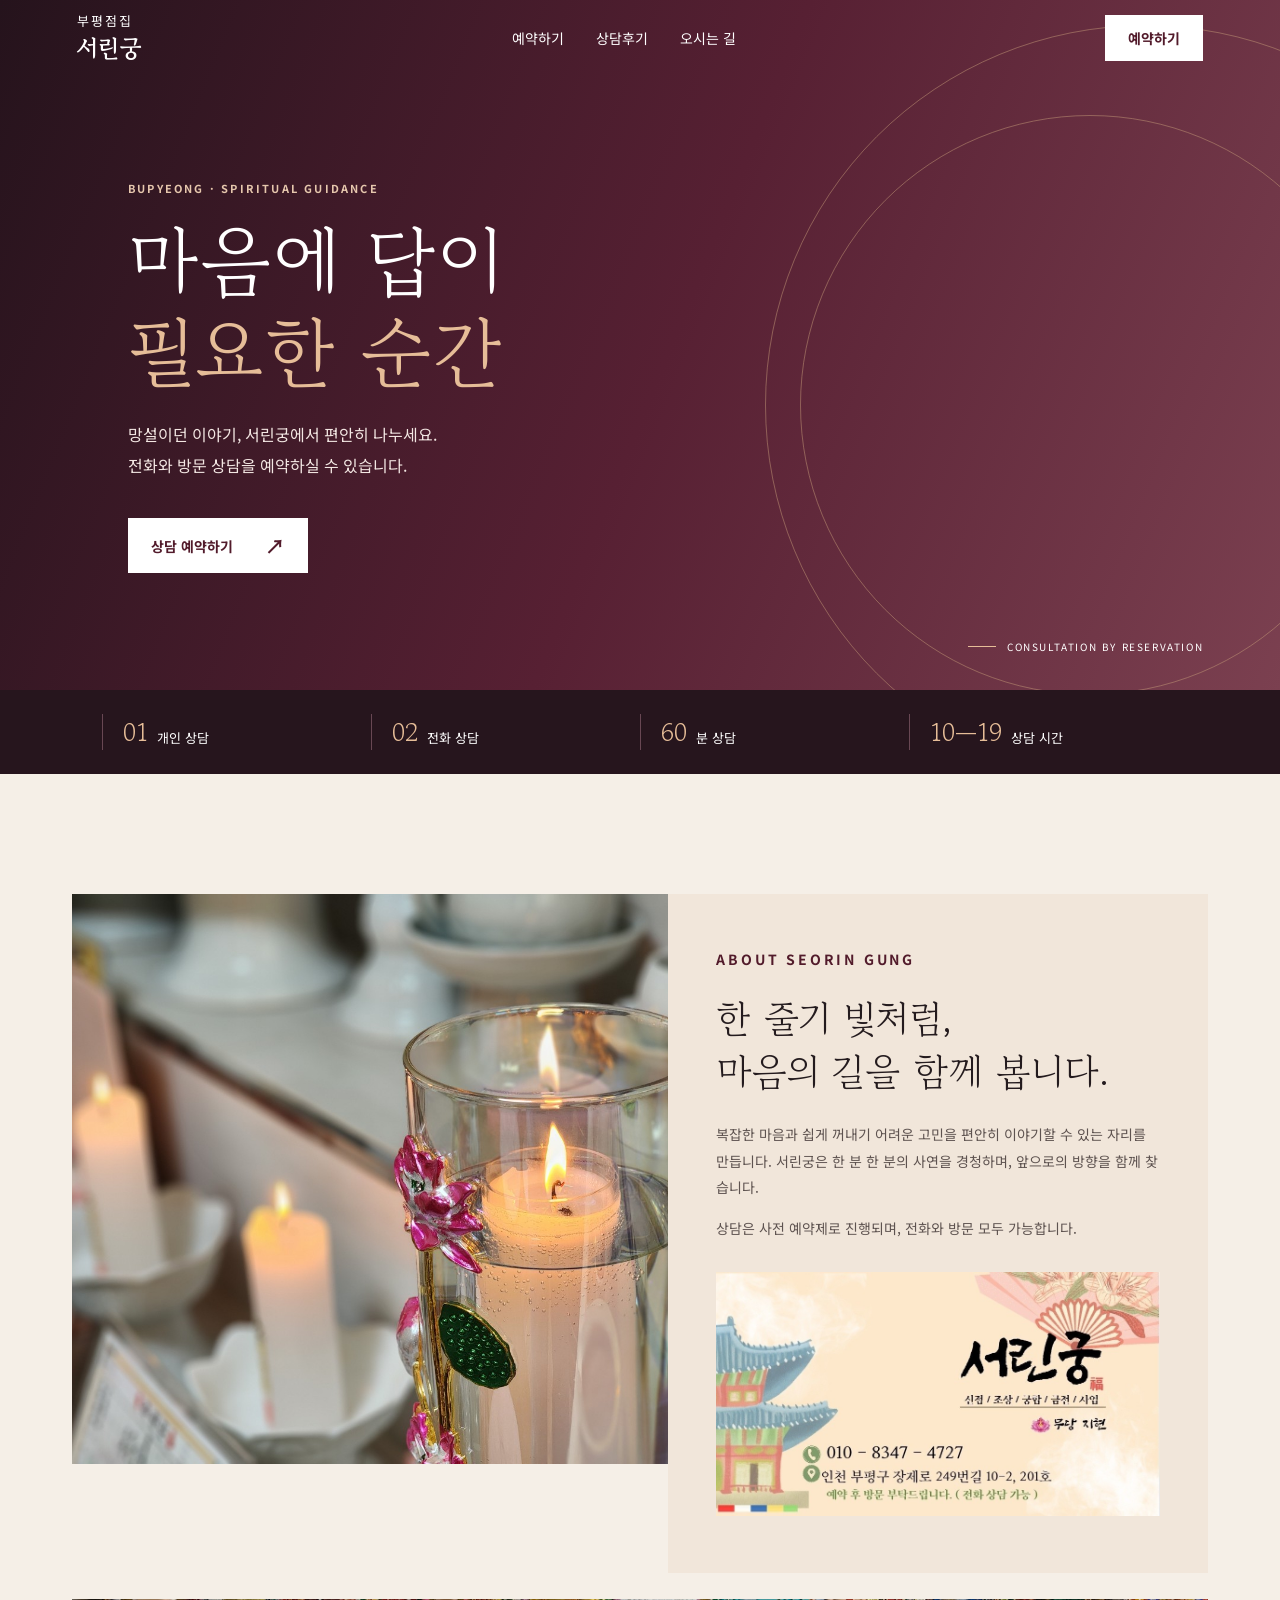
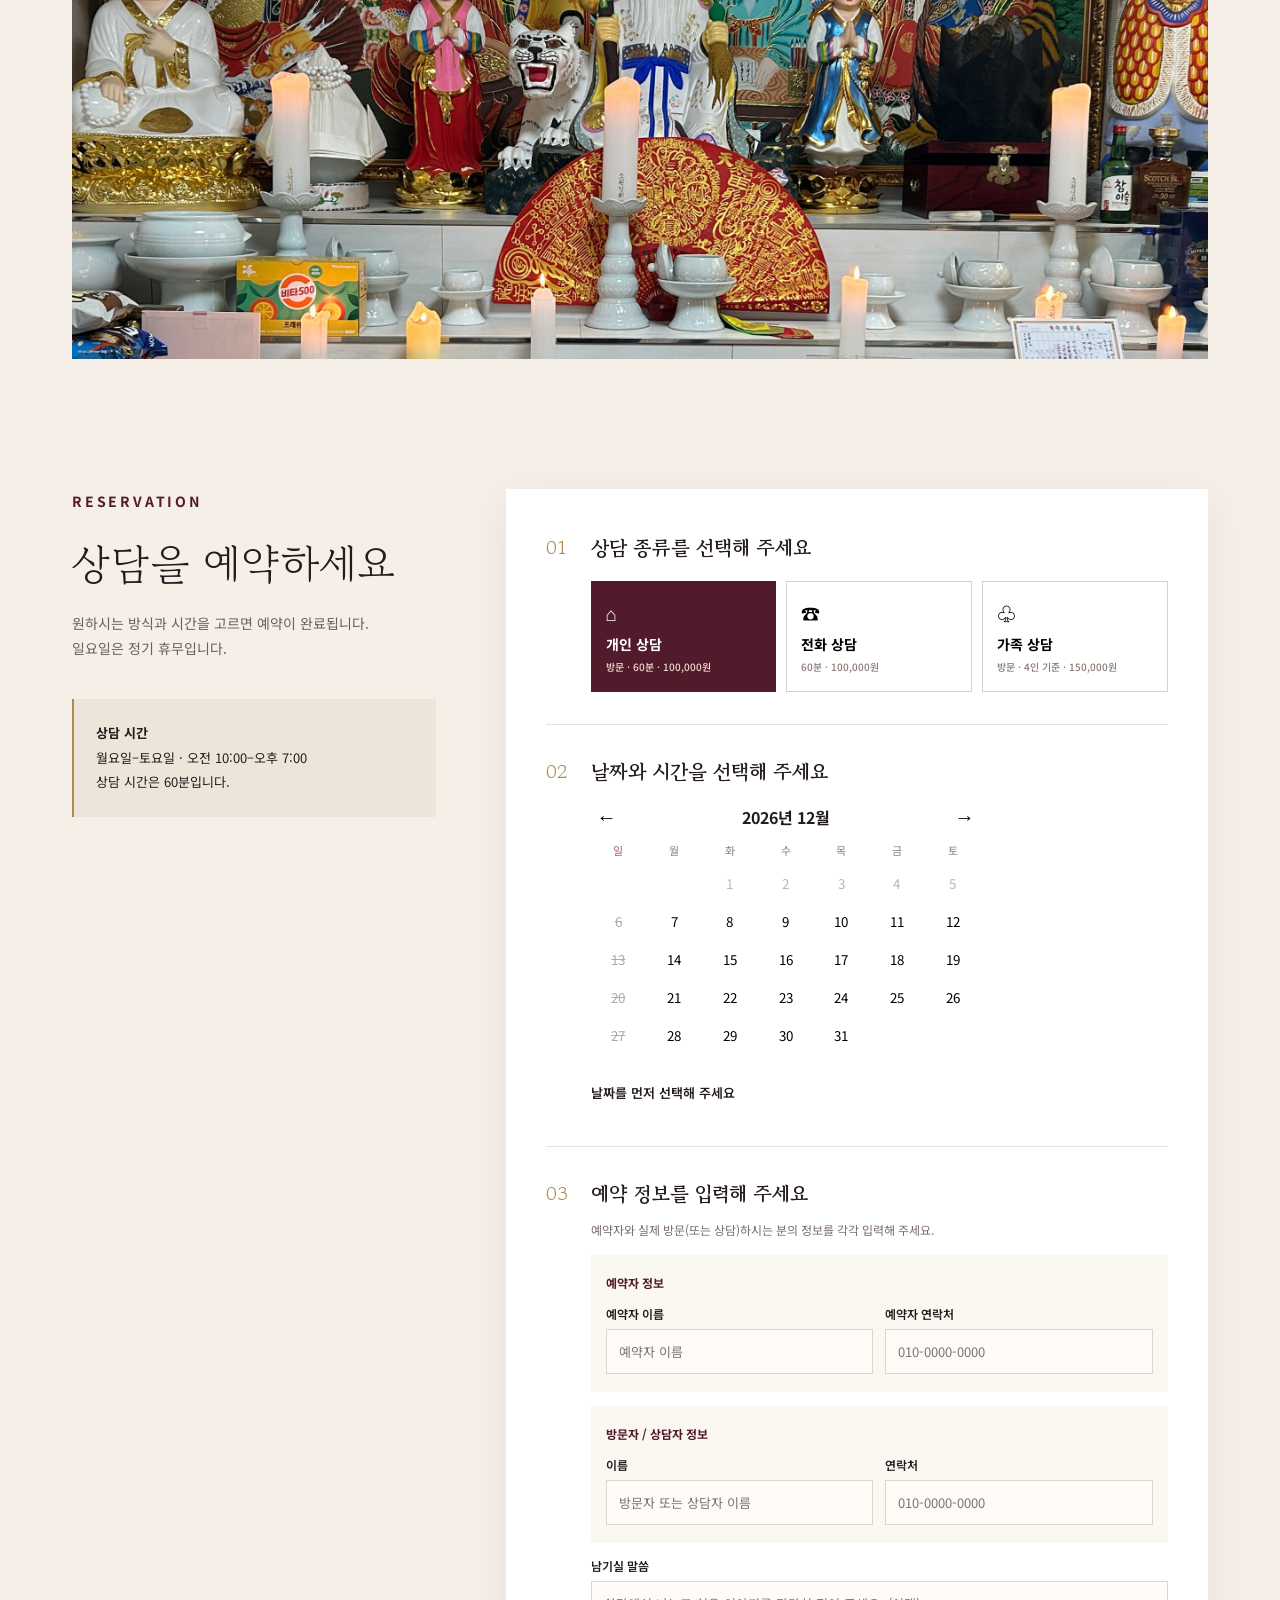
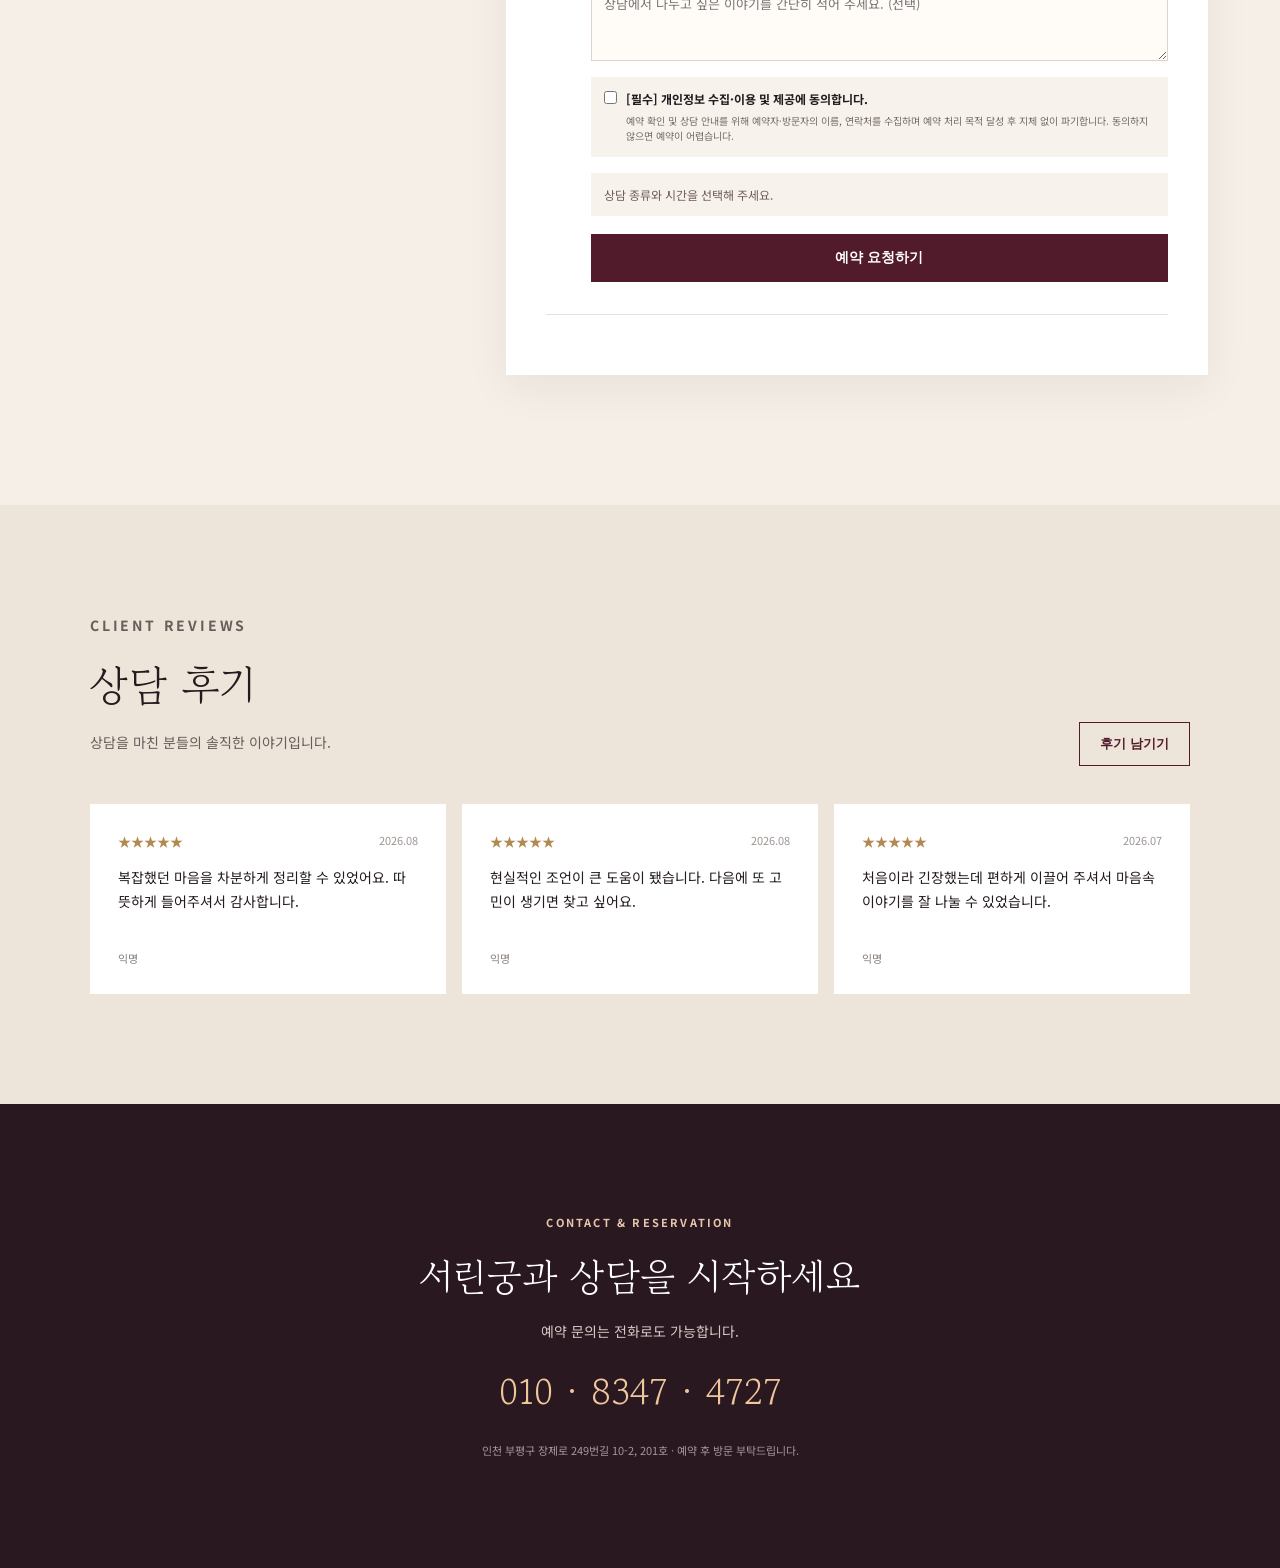
==== seoringung-booking/index.html @ 07edd98e "Add files via upload" ====
<!doctype html>
<html lang="ko">
  <head>
    <meta charset="UTF-8" />
    <meta name="viewport" content="width=device-width, initial-scale=1.0" />
    <meta name="description" content="부평점집 서린궁 전화·방문 상담 예약" />
    <title>부평점집 서린궁 | 상담 예약</title>
    <link rel="preconnect" href="https://fonts.googleapis.com" />
    <link rel="preconnect" href="https://fonts.gstatic.com" crossorigin />
    <link href="https://fonts.googleapis.com/css2?family=Gowun+Batang:wght@400;700&family=Noto+Sans+KR:wght@400;500;600;700&display=swap" rel="stylesheet" />
    <link rel="stylesheet" href="styles.css" />
  </head>
  <body>
    <header class="site-header">
      <a class="brand" href="#top"><span>부평점집</span> 서린궁</a>
      <nav aria-label="주요 메뉴"><a href="#reservation">예약하기</a><a href="#reviews">상담후기</a><a href="#contact">오시는 길</a></nav>
      <a class="header-cta" href="#reservation">예약하기</a>
    </header>

    <main id="top">
      <section class="hero">
        <div class="moon moon-one"></div><div class="moon moon-two"></div>
        <div class="hero-copy">
          <p class="eyebrow">BUPYEONG · SPIRITUAL GUIDANCE</p>
          <h1>마음에 답이<br /><em>필요한 순간</em></h1>
          <p class="hero-text">망설이던 이야기, 서린궁에서 편안히 나누세요.<br />전화와 방문 상담을 예약하실 수 있습니다.</p>
          <a class="primary-button" href="#reservation">상담 예약하기 <span>↗</span></a>
        </div>
        <div class="hero-note"><span></span> CONSULTATION BY RESERVATION</div>
      </section>

      <section class="info-strip" aria-label="상담 정보">
        <div><b>01</b><span>개인 상담</span></div><div><b>02</b><span>전화 상담</span></div><div><b>60</b><span>분 상담</span></div><div><b>10—19</b><span>상담 시간</span></div>
      </section>

      <section class="introduction" id="introduction">
        <div class="intro-image"><img src="candle.png" alt="서린궁 촛불" /></div>
        <div class="intro-copy"><p class="eyebrow dark">ABOUT SEORIN GUNG</p><h2>한 줄기 빛처럼,<br />마음의 길을 함께 봅니다.</h2><p>복잡한 마음과 쉽게 꺼내기 어려운 고민을 편안히 이야기할 수 있는 자리를 만듭니다. 서린궁은 한 분 한 분의 사연을 경청하며, 앞으로의 방향을 함께 찾습니다.</p><p>상담은 사전 예약제로 진행되며, 전화와 방문 모두 가능합니다.</p><img src="contact-card.png" alt="서린궁 연락처와 주소 안내" /></div>
        <img class="shrine-image" src="shrine.png" alt="서린궁 신당" />
      </section>

      <section class="reservation-section" id="reservation">
        <div class="section-intro">
          <p class="eyebrow dark">RESERVATION</p>
          <h2>상담을 예약하세요</h2>
          <p>원하시는 방식과 시간을 고르면 예약이 완료됩니다.<br />일요일은 정기 휴무입니다.</p>
          <aside><strong>상담 시간</strong><br />월요일–토요일 · 오전 10:00–오후 7:00<br />상담 시간은 60분입니다.</aside>
        </div>
        <div class="booking-card">
          <div class="booking-step"><span>01</span><div><h3>상담 종류를 선택해 주세요</h3><div class="type-options"><button class="type-option selected" data-type="개인 상담" data-price="100,000원"><span>⌂</span><b>개인 상담</b><small>방문 · 60분 · 100,000원</small></button><button class="type-option" data-type="전화 상담" data-price="100,000원"><span>☎</span><b>전화 상담</b><small>60분 · 100,000원</small></button><button class="type-option" data-type="가족 상담" data-price="150,000원"><span>♧</span><b>가족 상담</b><small>방문 · 4인 기준 · 150,000원</small></button></div></div></div>
          <div class="booking-step"><span>02</span><div class="date-area"><h3>날짜와 시간을 선택해 주세요</h3><div class="calendar-head"><button id="previous-month" aria-label="이전 달">←</button><strong id="month-label"></strong><button id="next-month" aria-label="다음 달">→</button></div><div class="weekdays"><span>일</span><span>월</span><span>화</span><span>수</span><span>목</span><span>금</span><span>토</span></div><div class="calendar" id="calendar"></div><div class="time-title" id="time-title">날짜를 먼저 선택해 주세요</div><div class="time-slots" id="time-slots"></div></div></div>
          <div class="booking-step"><span>03</span><form id="booking-form"><h3>예약 정보를 입력해 주세요</h3><p class="form-guide">예약자와 실제 방문(또는 상담)하시는 분의 정보를 각각 입력해 주세요.</p><div class="field-group"><strong>예약자 정보</strong><div class="field-row"><label>예약자 이름<input required name="bookerName" placeholder="예약자 이름" /></label><label>예약자 연락처<input required name="bookerPhone" inputmode="tel" placeholder="010-0000-0000" /></label></div></div><div class="field-group"><strong>방문자 / 상담자 정보</strong><div class="field-row"><label>이름<input required name="visitorName" placeholder="방문자 또는 상담자 이름" /></label><label>연락처<input required name="visitorPhone" inputmode="tel" placeholder="010-0000-0000" /></label></div></div><label>남기실 말씀 <textarea name="message" placeholder="상담에서 나누고 싶은 이야기를 간단히 적어 주세요. (선택)"></textarea></label><label class="consent"><input required type="checkbox" name="privacy" /><span><b>[필수] 개인정보 수집·이용 및 제공에 동의합니다.</b><small>예약 확인 및 상담 안내를 위해 예약자·방문자의 이름, 연락처를 수집하며 예약 처리 목적 달성 후 지체 없이 파기합니다. 동의하지 않으면 예약이 어렵습니다.</small></span></label><p class="selection-summary" id="selection-summary">상담 종류와 시간을 선택해 주세요.</p><button class="submit-button" type="submit">예약 요청하기</button></form></div>
        </div>
      </section>

      <section class="reviews-section" id="reviews">
        <div class="reviews-heading"><div><p class="eyebrow">CLIENT REVIEWS</p><h2>상담 후기</h2><p>상담을 마친 분들의 솔직한 이야기입니다.</p></div><button class="outline-button" id="open-review">후기 남기기</button></div>
        <div class="review-grid" id="review-grid">
          <article class="review-card"><div>★★★★★ <time>2026.08</time></div><p>복잡했던 마음을 차분하게 정리할 수 있었어요. 따뜻하게 들어주셔서 감사합니다.</p><small>익명</small></article>
          <article class="review-card"><div>★★★★★ <time>2026.08</time></div><p>현실적인 조언이 큰 도움이 됐습니다. 다음에 또 고민이 생기면 찾고 싶어요.</p><small>익명</small></article>
          <article class="review-card"><div>★★★★★ <time>2026.07</time></div><p>처음이라 긴장했는데 편하게 이끌어 주셔서 마음속 이야기를 잘 나눌 수 있었습니다.</p><small>익명</small></article>
        </div>
      </section>

      <section class="contact" id="contact"><p class="eyebrow">CONTACT & RESERVATION</p><h2>서린궁과 상담을 시작하세요</h2><p>예약 문의는 전화로도 가능합니다.</p><a href="tel:01083474727">010 · 8347 · 4727</a><small>인천 부평구 장제로 249번길 10-2, 201호 · 예약 후 방문 부탁드립니다.</small></section>
    </main>
    <a class="mobile-cta" href="#reservation">상담 예약하기</a>

    <dialog id="review-dialog"><form method="dialog" id="review-form"><button class="close" value="cancel" aria-label="닫기">×</button><p class="eyebrow dark">WRITE A REVIEW</p><h2>상담 후기 남기기</h2><label>별점<select name="rating"><option value="★★★★★">★★★★★</option><option value="★★★★☆">★★★★☆</option><option value="★★★☆☆">★★★☆☆</option></select></label><label>후기<textarea name="content" required placeholder="상담 후기를 남겨 주세요."></textarea></label><label>이름 또는 닉네임<input name="author" placeholder="익명" /></label><button class="submit-button" value="submit">등록하기</button></form></dialog>
    <dialog id="success-dialog"><div class="success"><span>✦</span><h2>예약 요청을 받았습니다</h2><p id="success-copy"></p><button class="submit-button" id="close-success">확인</button></div></dialog>
    <script src="app.js"></script>
  </body>
</html>
---- seoringung-booking/styles.css ----
:root{--ink:#241b1e;--wine:#521b2b;--paper:#f5efe7;--gold:#b28a51}*{box-sizing:border-box}html{scroll-behavior:smooth}body{margin:0;color:var(--ink);background:var(--paper);font-family:'Noto Sans KR',sans-serif}.site-header{height:76px;padding:0 6vw;display:flex;align-items:center;justify-content:space-between;position:absolute;z-index:2;top:0;width:100%;color:#fff}.brand{font:700 24px 'Gowun Batang',serif;color:inherit;text-decoration:none}.brand span{font:400 13px 'Noto Sans KR',sans-serif;display:block;letter-spacing:.15em}.site-header nav{display:flex;gap:32px}.site-header nav a{color:inherit;text-decoration:none;font-size:14px}.header-cta,.primary-button,.submit-button{background:#fff;color:var(--wine);padding:13px 23px;text-decoration:none;border:0;font-weight:700;font-size:14px;cursor:pointer}.hero{min-height:690px;padding:180px 10vw 70px;color:#fff;background:linear-gradient(112deg,#25131c,#572033 52%,#7b4050);position:relative;overflow:hidden}.moon{position:absolute;border-radius:50%;border:1px solid #c49a78;opacity:.5}.moon-one{width:580px;height:580px;right:-100px;top:115px}.moon-two{width:760px;height:760px;right:-245px;top:25px}.hero-copy{position:relative;z-index:1}.eyebrow{font-size:11px;font-weight:700;letter-spacing:.2em;margin:0 0 18px;color:#e6c7ad}.eyebrow.dark{color:var(--wine)}h1,h2,h3{font-family:'Gowun Batang',serif}h1{font-size:clamp(48px,6vw,86px);line-height:1.18;margin:0 0 24px;font-weight:400}h1 em{font-style:normal;color:#e6bd98}.hero-text{line-height:1.9;font-size:16px;color:#f3e7e3;margin-bottom:38px}.primary-button{display:inline-flex;gap:32px;align-items:center}.primary-button span{font-size:20px}.hero-note{position:absolute;bottom:36px;right:6vw;font-size:10px;letter-spacing:.16em;display:flex;gap:11px;align-items:center}.hero-note span{width:28px;height:1px;background:#e6bd98}.info-strip{background:#26151d;padding:24px 8vw;display:grid;grid-template-columns:repeat(4,1fr);color:#fff}.info-strip div{border-left:1px solid #684753;padding-left:20px}.info-strip b{color:#e6bd98;font:400 25px 'Gowun Batang',serif;margin-right:9px}.info-strip span{font-size:13px}.introduction{display:grid;grid-template-columns:1.05fr .95fr;max-width:1200px;margin:auto;padding:120px 32px 0}.intro-image{height:570px;overflow:hidden}.intro-image img{width:100%;height:100%;object-fit:cover}.intro-copy{padding:52px 48px;background:#f1e6da}.intro-copy h2{font-size:38px;line-height:1.4;font-weight:400;margin:0 0 24px}.intro-copy>p{font-size:14px;line-height:1.9;color:#5e5350}.intro-copy img{width:100%;margin-top:17px}.shrine-image{grid-column:1/-1;width:100%;height:360px;object-fit:cover;object-position:center 41%;margin-top:26px}.reservation-section{max-width:1200px;margin:auto;padding:130px 32px;display:grid;grid-template-columns:32% 1fr;gap:70px}.section-intro h2,.reviews-heading h2,.contact h2{font-size:42px;margin:0 0 18px;font-weight:400}.section-intro>p{color:#6a6060;font-size:14px;line-height:1.8}.section-intro aside{margin-top:38px;padding:22px;border-left:2px solid var(--gold);background:#ede5da;font-size:13px;line-height:1.9}.booking-card{background:#fff;padding:36px 40px;box-shadow:0 12px 42px #3d1d2810}.booking-step{display:grid;grid-template-columns:45px 1fr;padding:8px 0 32px;border-bottom:1px solid #e9e2dc;margin-bottom:24px}.booking-step>span{color:var(--gold);font:400 20px 'Gowun Batang',serif}.booking-step h3{font-size:20px;margin:0 0 19px;font-weight:700}.type-options{display:grid;grid-template-columns:repeat(3,1fr);gap:10px}.type-option{padding:17px 14px;border:1px solid #d8d0c9;background:#fff;cursor:pointer;font:500 14px 'Noto Sans KR',sans-serif;text-align:left}.type-option span,.type-option b,.type-option small{display:block}.type-option span{margin-bottom:8px;font-size:19px}.type-option small{font-size:10px;color:#8a7b75;margin-top:5px}.type-option.selected{background:var(--wine);border-color:var(--wine);color:#fff}.type-option.selected small{color:#f1ddd2}.calendar-head{display:flex;align-items:center;justify-content:space-between;max-width:390px;margin:0 0 12px}.calendar-head button{border:0;background:transparent;font-size:20px;cursor:pointer}.weekdays,.calendar{max-width:390px;display:grid;grid-template-columns:repeat(7,1fr);text-align:center}.weekdays{font-size:11px;color:#8a817c;margin-bottom:7px}.weekdays span:first-child{color:#ad5a59}.calendar button{border:0;background:transparent;height:38px;cursor:pointer;border-radius:50%;font-family:inherit}.calendar button:hover:not(:disabled){background:#f2e6e0}.calendar button.selected{background:var(--wine);color:#fff}.calendar button.sunday{color:#b1a9a4;text-decoration:line-through}.calendar button:disabled{cursor:not-allowed}.time-title{margin:28px 0 12px;font-size:13px;font-weight:600}.time-slots{display:flex;flex-wrap:wrap;gap:8px}.time-slots button{padding:9px 13px;background:#fff;border:1px solid #dfd8d3;font:400 12px 'Noto Sans KR',sans-serif;cursor:pointer}.time-slots button.selected{color:#fff;background:var(--wine);border-color:var(--wine)}.time-slots button:disabled{color:#bbb;background:#f4f2f0;text-decoration:line-through;cursor:not-allowed}form label{display:block;font-size:12px;font-weight:600;margin:0 0 16px}.form-guide{font-size:12px;color:#796d67;margin:-6px 0 17px}.field-group{padding:14px 15px 2px;background:#fbf7f1;margin-bottom:14px}.field-group>strong{font-size:12px;color:var(--wine)}.field-row{display:grid;grid-template-columns:1fr 1fr;gap:12px;margin-top:12px}input,textarea,select{display:block;width:100%;margin-top:7px;border:1px solid #ddd4ce;background:#fffcf8;padding:12px;font:400 13px 'Noto Sans KR',sans-serif}textarea{height:80px;resize:vertical}.consent{display:flex;gap:9px;align-items:start;padding:13px;background:#f7f2ec}.consent input{width:16px;margin:1px 0 0}.consent b,.consent small{display:block}.consent small{font-weight:400;line-height:1.55;color:#766b66;margin-top:6px;font-size:10px}.selection-summary{padding:13px;background:#f7f2ec;font-size:12px;color:#705d5e}.submit-button{background:var(--wine);color:#fff;width:100%;margin-top:6px;padding:15px}.reviews-section{background:#eee5da;padding:110px max(6vw,32px)}.reviews-heading{max-width:1100px;margin:auto;display:flex;justify-content:space-between;align-items:end}.reviews-heading p{font-size:14px;color:#655e5a}.outline-button{border:1px solid var(--wine);color:var(--wine);background:transparent;padding:12px 20px;cursor:pointer;font-weight:600}.review-grid{max-width:1100px;margin:38px auto 0;display:grid;grid-template-columns:repeat(3,1fr);gap:16px}.review-card{background:#fff;padding:28px;min-height:190px;display:flex;flex-direction:column}.review-card div{font-size:13px;color:var(--gold)}.review-card time{float:right;color:#9c9692;font-size:11px}.review-card p{line-height:1.75;font-size:14px;flex:1}.review-card small{font-size:11px;color:#887e79}.contact{text-align:center;background:#2a1820;color:#fff;padding:110px 20px}.contact h2{font-size:38px}.contact>p:not(.eyebrow){color:#d7c8c6;font-size:14px}.contact>a{color:#f0c79d;text-decoration:none;font:400 35px 'Gowun Batang',serif;display:block;margin:25px}.contact small{display:block;color:#a89499;font-size:11px}.mobile-cta{display:none}dialog{border:0;padding:0;max-width:480px;width:calc(100% - 32px);box-shadow:0 16px 70px #0005}dialog::backdrop{background:#1d0e16aa}dialog form{padding:38px;position:relative}.close{position:absolute;right:16px;top:12px;border:0;background:transparent;font-size:28px;cursor:pointer}.success{padding:44px;text-align:center}.success span{font-size:35px;color:var(--gold)}.success h2{font-size:27px}.success p{font-size:14px;line-height:1.8;color:#665d5a}@media(max-width:760px){.site-header{height:62px;padding:0 20px}.site-header nav,.header-cta{display:none}.brand{font-size:20px}.hero{min-height:600px;padding:155px 28px 75px}.moon-one{width:420px;height:420px;right:-180px;top:150px}.moon-two{width:520px;height:520px;right:-260px;top:95px}.hero-note{left:28px;right:auto}.info-strip{grid-template-columns:1fr 1fr;gap:16px;padding:20px 28px}.info-strip div{padding-left:11px}.info-strip b{font-size:19px}.introduction{display:block;padding:76px 20px 0}.intro-image{height:420px}.intro-copy{padding:38px 25px}.intro-copy h2{font-size:30px}.shrine-image{height:250px;margin-top:15px}.reservation-section{padding:80px 20px;display:block}.section-intro{margin-bottom:38px}.section-intro h2,.reviews-heading h2{font-size:34px}.booking-card{padding:27px 18px}.booking-step{grid-template-columns:31px 1fr}.type-options{grid-template-columns:1fr}.field-row{grid-template-columns:1fr}.review-grid{grid-template-columns:1fr}.review-card{min-height:150px}.reviews-section{padding:75px 20px}.reviews-heading{align-items:start;gap:15px}.outline-button{white-space:nowrap}.contact{padding:80px 20px 105px}.contact h2{font-size:32px}.contact>a{font-size:27px}.mobile-cta{display:block;position:fixed;z-index:3;bottom:14px;left:14px;right:14px;text-align:center;background:var(--wine);color:#fff;text-decoration:none;padding:16px;box-shadow:0 8px 25px #30101b44;font-weight:700}.weekdays,.calendar{max-width:none}}
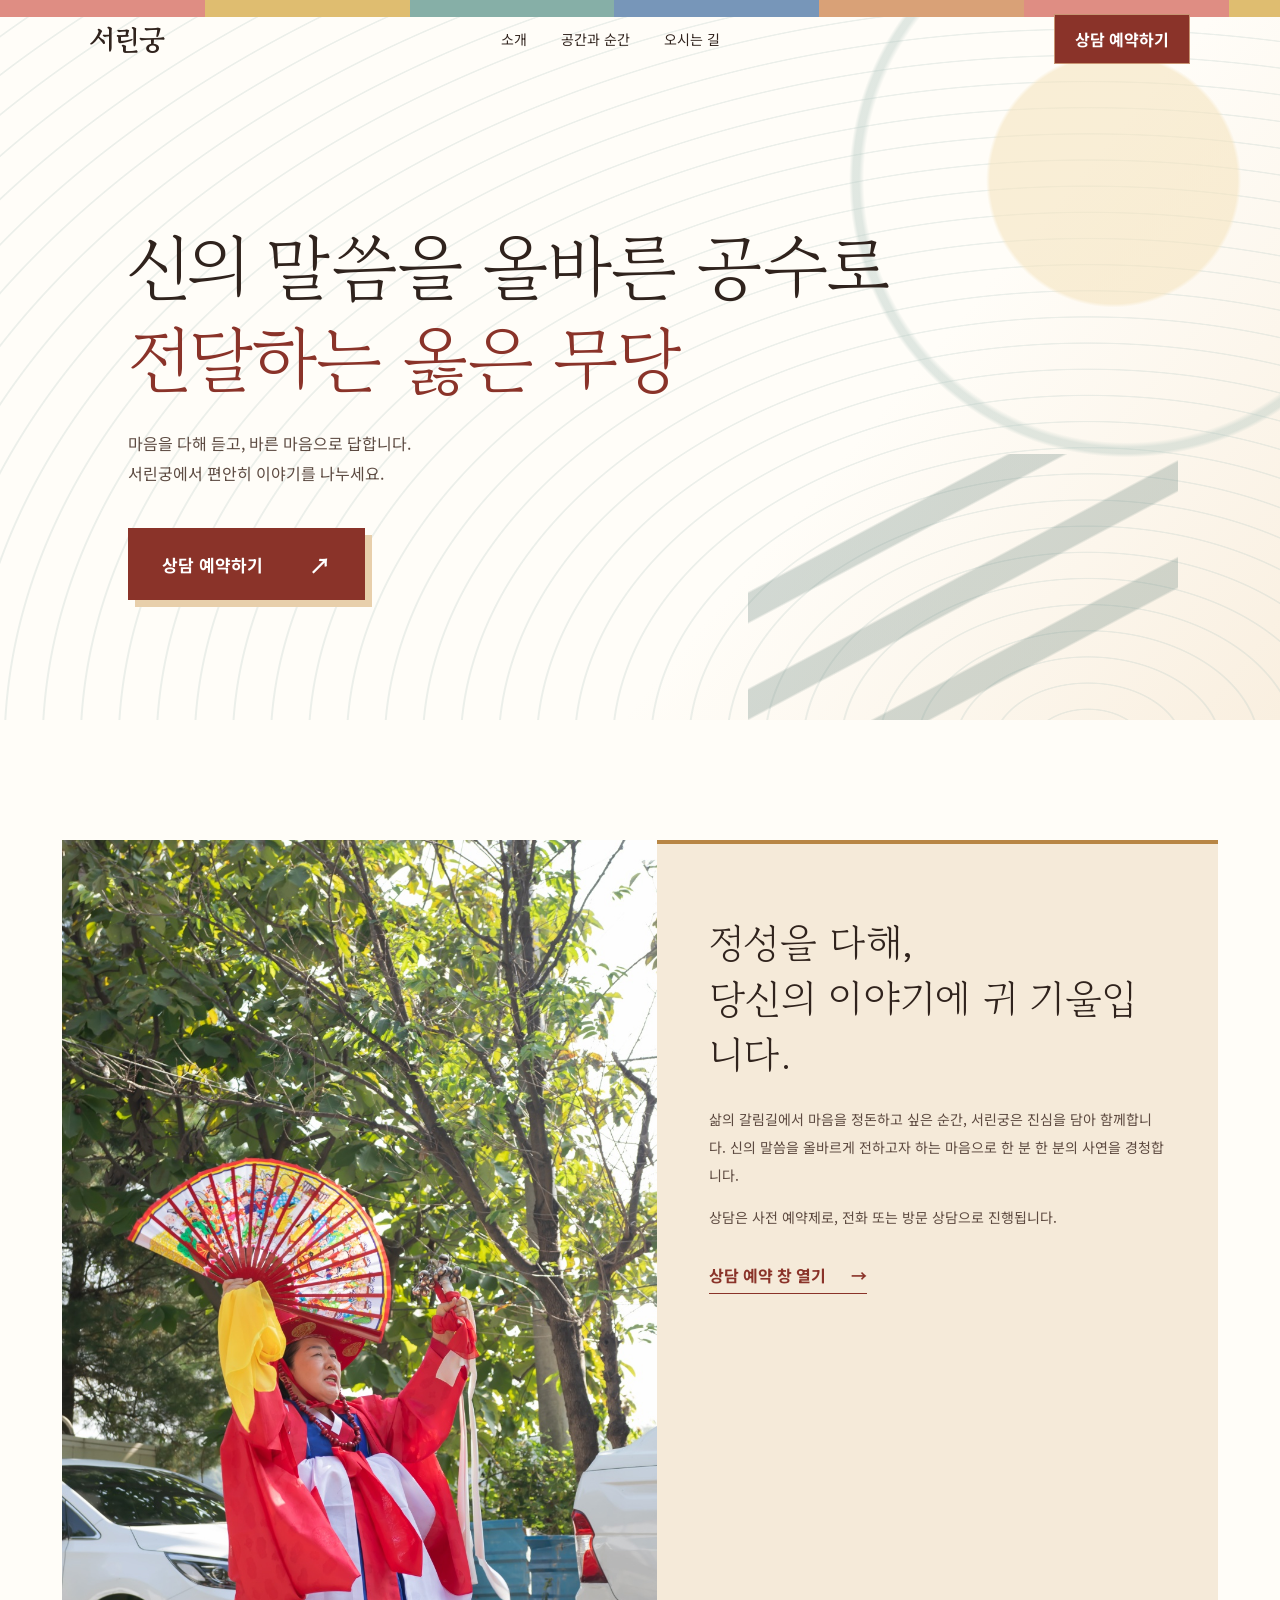
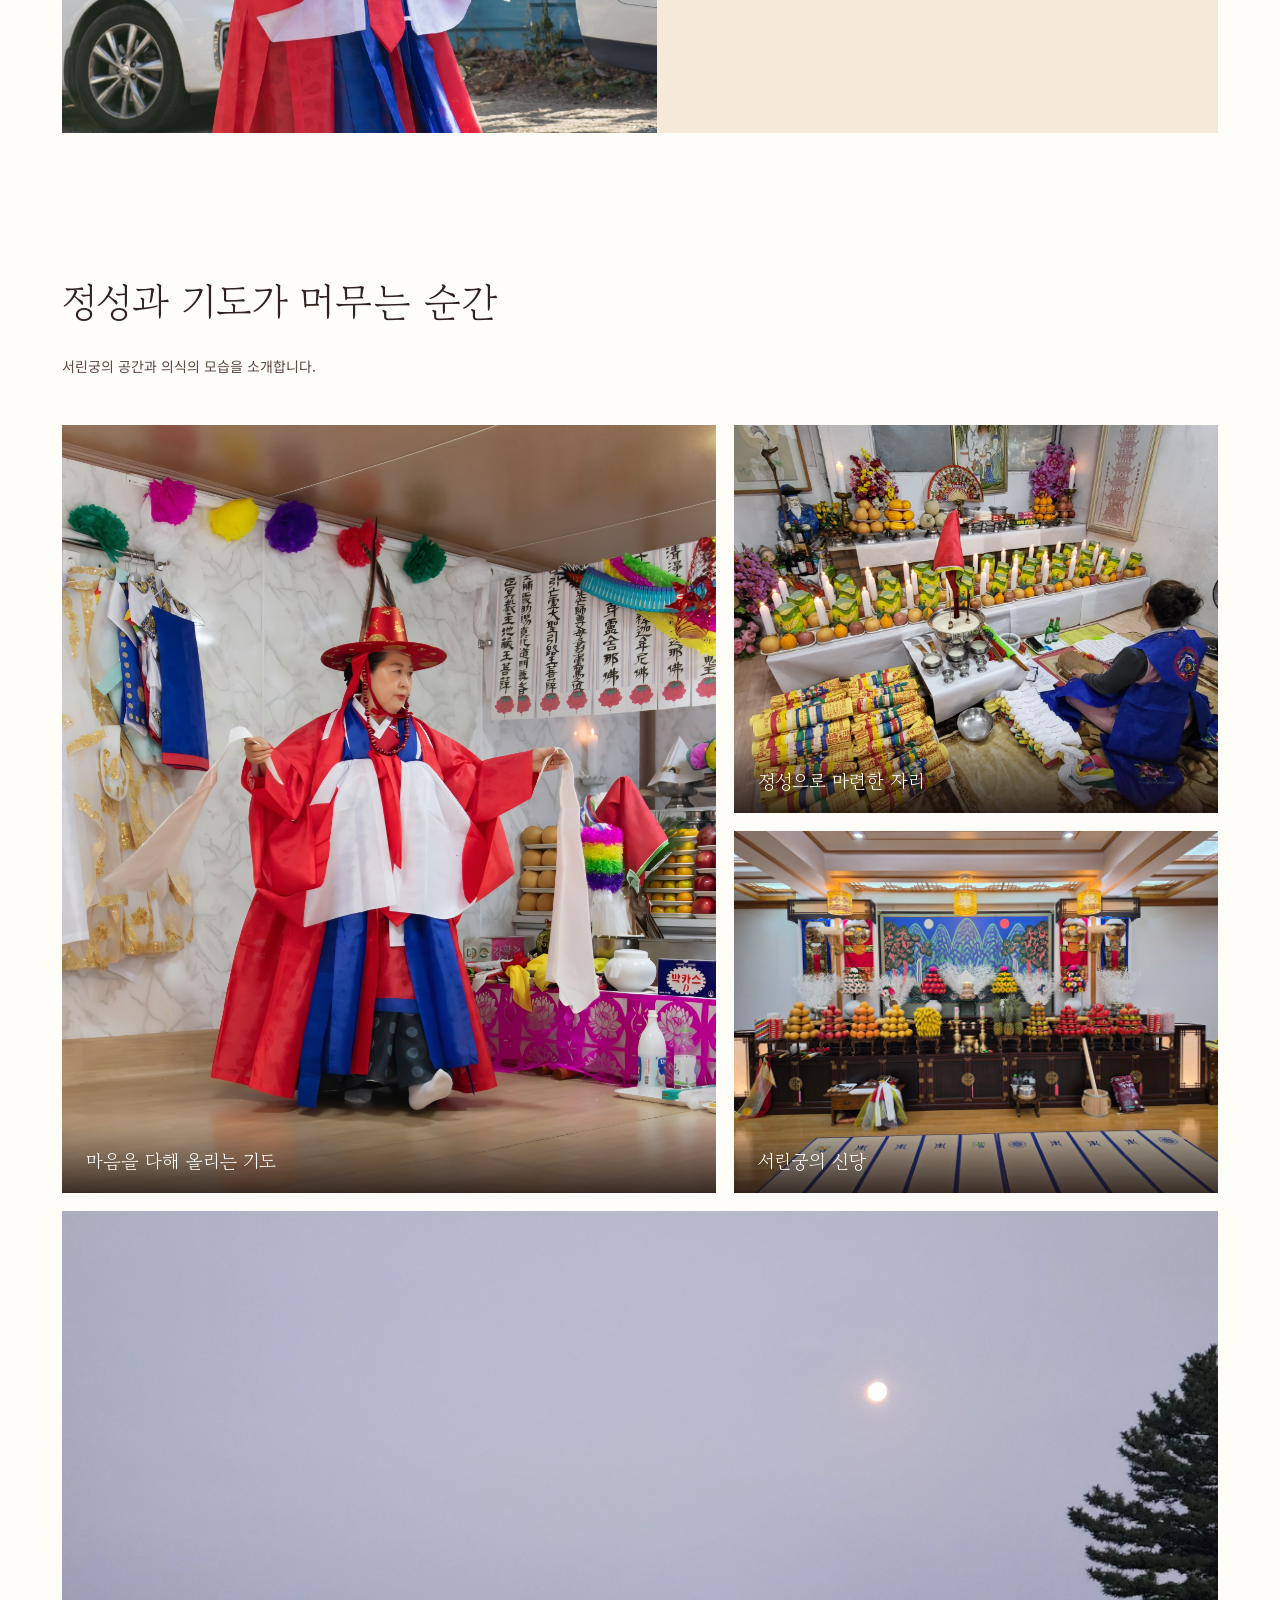
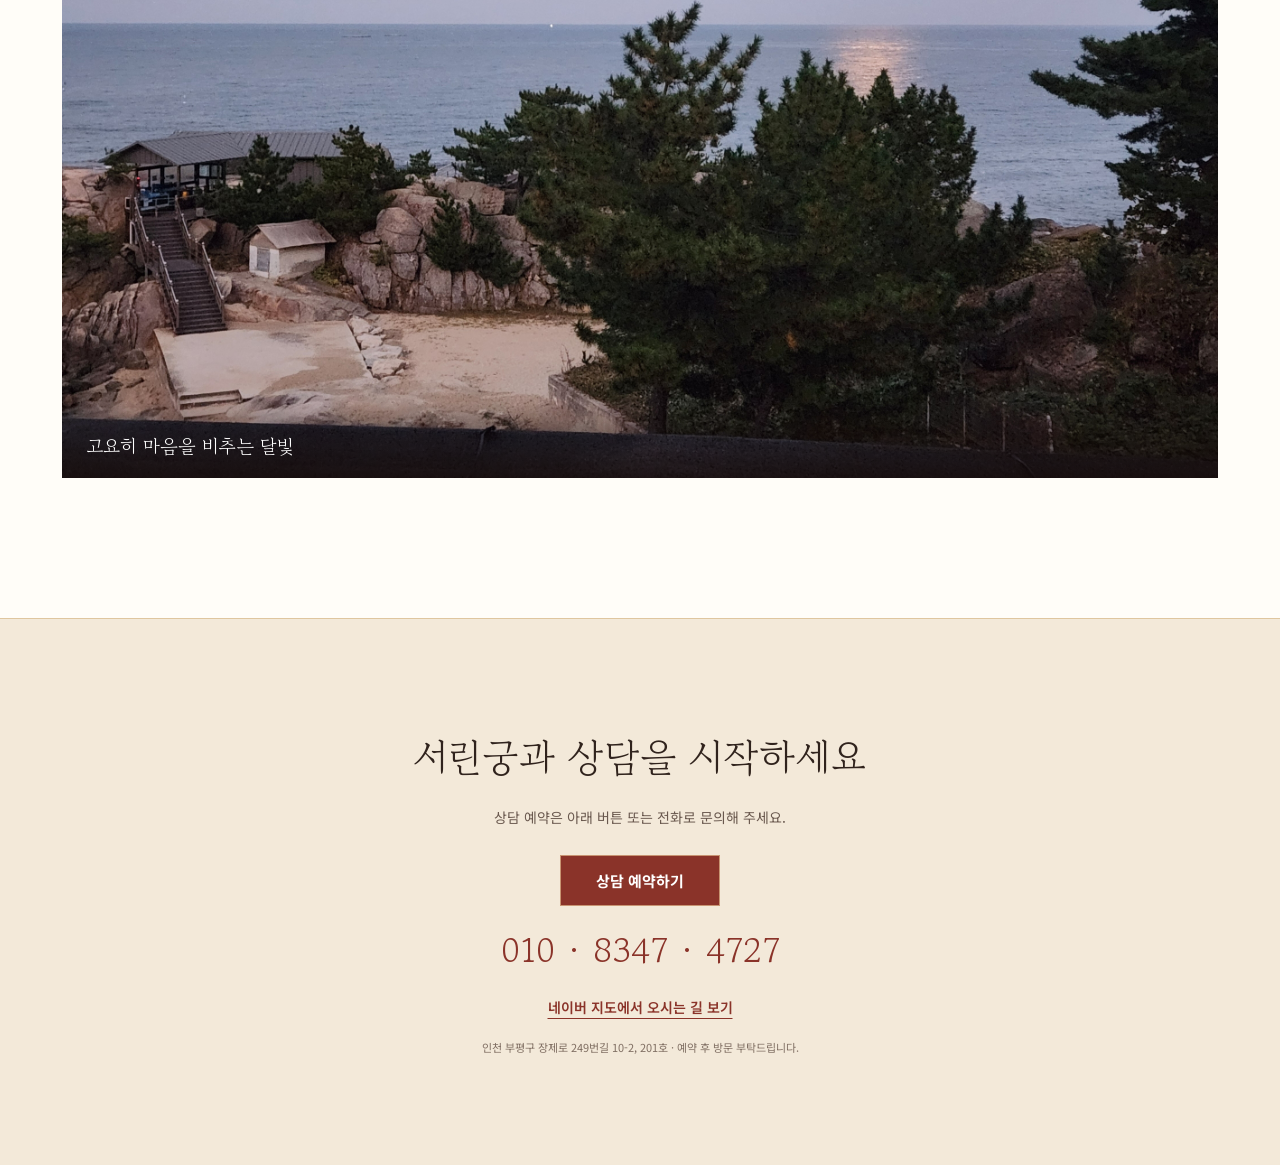
==== commit 85c436a1: "Update Seoringung website design and booking page" ====
--- a/seoringung-booking/index.html
+++ b/seoringung-booking/index.html
@@ -3,71 +3,34 @@
   <head>
     <meta charset="UTF-8" />
     <meta name="viewport" content="width=device-width, initial-scale=1.0" />
-    <meta name="description" content="부평점집 서린궁 전화·방문 상담 예약" />
-    <title>부평점집 서린궁 | 상담 예약</title>
+    <meta name="description" content="서린궁 상담 안내 및 예약" />
+    <title>서린궁 | 상담 예약</title>
     <link rel="preconnect" href="https://fonts.googleapis.com" />
     <link rel="preconnect" href="https://fonts.gstatic.com" crossorigin />
     <link href="https://fonts.googleapis.com/css2?family=Gowun+Batang:wght@400;700&family=Noto+Sans+KR:wght@400;500;600;700&display=swap" rel="stylesheet" />
     <link rel="stylesheet" href="styles.css" />
   </head>
-  <body>
+  <body class="home-page">
     <header class="site-header">
-      <a class="brand" href="#top"><span>부평점집</span> 서린궁</a>
-      <nav aria-label="주요 메뉴"><a href="#reservation">예약하기</a><a href="#reviews">상담후기</a><a href="#contact">오시는 길</a></nav>
-      <a class="header-cta" href="#reservation">예약하기</a>
+      <a class="brand" href="#top">서린궁</a>
+      <nav aria-label="주요 메뉴"><a href="#about">소개</a><a href="#gallery">공간과 순간</a><a href="#contact">오시는 길</a></nav>
+      <a class="header-cta" href="booking.html" target="_blank" rel="noopener">상담 예약하기</a>
     </header>
-
     <main id="top">
       <section class="hero">
-        <div class="moon moon-one"></div><div class="moon moon-two"></div>
-        <div class="hero-copy">
-          <p class="eyebrow">BUPYEONG · SPIRITUAL GUIDANCE</p>
-          <h1>마음에 답이<br /><em>필요한 순간</em></h1>
-          <p class="hero-text">망설이던 이야기, 서린궁에서 편안히 나누세요.<br />전화와 방문 상담을 예약하실 수 있습니다.</p>
-          <a class="primary-button" href="#reservation">상담 예약하기 <span>↗</span></a>
-        </div>
-        <div class="hero-note"><span></span> CONSULTATION BY RESERVATION</div>
+        <div class="dancheong dancheong-one"></div>
+        <div class="hero-copy"><h1>신의 말씀을 올바른 공수로<br /><em>전달하는 옳은 무당</em></h1><p class="hero-text">마음을 다해 듣고, 바른 마음으로 답합니다.<br />서린궁에서 편안히 이야기를 나누세요.</p><a class="primary-button" href="booking.html" target="_blank" rel="noopener">상담 예약하기 <span>↗</span></a></div>
       </section>
-
-      <section class="info-strip" aria-label="상담 정보">
-        <div><b>01</b><span>개인 상담</span></div><div><b>02</b><span>전화 상담</span></div><div><b>60</b><span>분 상담</span></div><div><b>10—19</b><span>상담 시간</span></div>
+      <section class="introduction traditional-intro" id="about">
+        <div class="intro-image"><img src="assets/ritual-outdoor.jpg" alt="야외에서 전통 의식을 진행하는 모습" /></div>
+        <div class="intro-copy"><h2>정성을 다해,<br />당신의 이야기에 귀 기울입니다.</h2><p>삶의 갈림길에서 마음을 정돈하고 싶은 순간, 서린궁은 진심을 담아 함께합니다. 신의 말씀을 올바르게 전하고자 하는 마음으로 한 분 한 분의 사연을 경청합니다.</p><p>상담은 사전 예약제로, 전화 또는 방문 상담으로 진행됩니다.</p><a class="text-link" href="booking.html" target="_blank" rel="noopener">상담 예약 창 열기 <span>→</span></a></div>
       </section>
-
-      <section class="introduction" id="introduction">
-        <div class="intro-image"><img src="candle.png" alt="서린궁 촛불" /></div>
-        <div class="intro-copy"><p class="eyebrow dark">ABOUT SEORIN GUNG</p><h2>한 줄기 빛처럼,<br />마음의 길을 함께 봅니다.</h2><p>복잡한 마음과 쉽게 꺼내기 어려운 고민을 편안히 이야기할 수 있는 자리를 만듭니다. 서린궁은 한 분 한 분의 사연을 경청하며, 앞으로의 방향을 함께 찾습니다.</p><p>상담은 사전 예약제로 진행되며, 전화와 방문 모두 가능합니다.</p><img src="contact-card.png" alt="서린궁 연락처와 주소 안내" /></div>
-        <img class="shrine-image" src="shrine.png" alt="서린궁 신당" />
+      <section class="gallery-section" id="gallery">
+        <div class="gallery-heading"><h2>정성과 기도가 머무는 순간</h2><p>서린궁의 공간과 의식의 모습을 소개합니다.</p></div>
+        <div class="photo-gallery"><figure class="photo-large"><img src="assets/ritual-dance.jpg" alt="신당에서 전통 의식을 진행하는 모습" /><figcaption>마음을 다해 올리는 기도</figcaption></figure><figure><img src="assets/ritual-altar.jpg" alt="제물과 촛불이 놓인 기도 공간" /><figcaption>정성으로 마련한 자리</figcaption></figure><figure><img src="assets/shrine-hall.jpg" alt="정갈하게 꾸며진 서린궁 신당" /><figcaption>서린궁의 신당</figcaption></figure><figure class="photo-wide"><img src="assets/moon-sea.jpg" alt="달빛이 비치는 바다와 소나무" /><figcaption>고요히 마음을 비추는 달빛</figcaption></figure></div>
       </section>
-
-      <section class="reservation-section" id="reservation">
-        <div class="section-intro">
-          <p class="eyebrow dark">RESERVATION</p>
-          <h2>상담을 예약하세요</h2>
-          <p>원하시는 방식과 시간을 고르면 예약이 완료됩니다.<br />일요일은 정기 휴무입니다.</p>
-          <aside><strong>상담 시간</strong><br />월요일–토요일 · 오전 10:00–오후 7:00<br />상담 시간은 60분입니다.</aside>
-        </div>
-        <div class="booking-card">
-          <div class="booking-step"><span>01</span><div><h3>상담 종류를 선택해 주세요</h3><div class="type-options"><button class="type-option selected" data-type="개인 상담" data-price="100,000원"><span>⌂</span><b>개인 상담</b><small>방문 · 60분 · 100,000원</small></button><button class="type-option" data-type="전화 상담" data-price="100,000원"><span>☎</span><b>전화 상담</b><small>60분 · 100,000원</small></button><button class="type-option" data-type="가족 상담" data-price="150,000원"><span>♧</span><b>가족 상담</b><small>방문 · 4인 기준 · 150,000원</small></button></div></div></div>
-          <div class="booking-step"><span>02</span><div class="date-area"><h3>날짜와 시간을 선택해 주세요</h3><div class="calendar-head"><button id="previous-month" aria-label="이전 달">←</button><strong id="month-label"></strong><button id="next-month" aria-label="다음 달">→</button></div><div class="weekdays"><span>일</span><span>월</span><span>화</span><span>수</span><span>목</span><span>금</span><span>토</span></div><div class="calendar" id="calendar"></div><div class="time-title" id="time-title">날짜를 먼저 선택해 주세요</div><div class="time-slots" id="time-slots"></div></div></div>
-          <div class="booking-step"><span>03</span><form id="booking-form"><h3>예약 정보를 입력해 주세요</h3><p class="form-guide">예약자와 실제 방문(또는 상담)하시는 분의 정보를 각각 입력해 주세요.</p><div class="field-group"><strong>예약자 정보</strong><div class="field-row"><label>예약자 이름<input required name="bookerName" placeholder="예약자 이름" /></label><label>예약자 연락처<input required name="bookerPhone" inputmode="tel" placeholder="010-0000-0000" /></label></div></div><div class="field-group"><strong>방문자 / 상담자 정보</strong><div class="field-row"><label>이름<input required name="visitorName" placeholder="방문자 또는 상담자 이름" /></label><label>연락처<input required name="visitorPhone" inputmode="tel" placeholder="010-0000-0000" /></label></div></div><label>남기실 말씀 <textarea name="message" placeholder="상담에서 나누고 싶은 이야기를 간단히 적어 주세요. (선택)"></textarea></label><label class="consent"><input required type="checkbox" name="privacy" /><span><b>[필수] 개인정보 수집·이용 및 제공에 동의합니다.</b><small>예약 확인 및 상담 안내를 위해 예약자·방문자의 이름, 연락처를 수집하며 예약 처리 목적 달성 후 지체 없이 파기합니다. 동의하지 않으면 예약이 어렵습니다.</small></span></label><p class="selection-summary" id="selection-summary">상담 종류와 시간을 선택해 주세요.</p><button class="submit-button" type="submit">예약 요청하기</button></form></div>
-        </div>
-      </section>
-
-      <section class="reviews-section" id="reviews">
-        <div class="reviews-heading"><div><p class="eyebrow">CLIENT REVIEWS</p><h2>상담 후기</h2><p>상담을 마친 분들의 솔직한 이야기입니다.</p></div><button class="outline-button" id="open-review">후기 남기기</button></div>
-        <div class="review-grid" id="review-grid">
-          <article class="review-card"><div>★★★★★ <time>2026.08</time></div><p>복잡했던 마음을 차분하게 정리할 수 있었어요. 따뜻하게 들어주셔서 감사합니다.</p><small>익명</small></article>
-          <article class="review-card"><div>★★★★★ <time>2026.08</time></div><p>현실적인 조언이 큰 도움이 됐습니다. 다음에 또 고민이 생기면 찾고 싶어요.</p><small>익명</small></article>
-          <article class="review-card"><div>★★★★★ <time>2026.07</time></div><p>처음이라 긴장했는데 편하게 이끌어 주셔서 마음속 이야기를 잘 나눌 수 있었습니다.</p><small>익명</small></article>
-        </div>
-      </section>
-
-      <section class="contact" id="contact"><p class="eyebrow">CONTACT & RESERVATION</p><h2>서린궁과 상담을 시작하세요</h2><p>예약 문의는 전화로도 가능합니다.</p><a href="tel:01083474727">010 · 8347 · 4727</a><small>인천 부평구 장제로 249번길 10-2, 201호 · 예약 후 방문 부탁드립니다.</small></section>
+      <section class="contact" id="contact"><h2>서린궁과 상담을 시작하세요</h2><p>상담 예약은 아래 버튼 또는 전화로 문의해 주세요.</p><a class="contact-booking" href="booking.html" target="_blank" rel="noopener">상담 예약하기</a><a href="tel:01083474727">010 · 8347 · 4727</a><a class="map-link" href="https://map.naver.com/p/search/%EC%9D%B8%EC%B2%9C%20%EB%B6%80%ED%8F%89%EA%B5%AC%20%EC%9E%A5%EC%A0%9C%EB%A1%9C%20249%EB%B2%88%EA%B8%B8%2010-2" target="_blank" rel="noopener">네이버 지도에서 오시는 길 보기</a><small>인천 부평구 장제로 249번길 10-2, 201호 · 예약 후 방문 부탁드립니다.</small></section>
     </main>
-    <a class="mobile-cta" href="#reservation">상담 예약하기</a>
-
-    <dialog id="review-dialog"><form method="dialog" id="review-form"><button class="close" value="cancel" aria-label="닫기">×</button><p class="eyebrow dark">WRITE A REVIEW</p><h2>상담 후기 남기기</h2><label>별점<select name="rating"><option value="★★★★★">★★★★★</option><option value="★★★★☆">★★★★☆</option><option value="★★★☆☆">★★★☆☆</option></select></label><label>후기<textarea name="content" required placeholder="상담 후기를 남겨 주세요."></textarea></label><label>이름 또는 닉네임<input name="author" placeholder="익명" /></label><button class="submit-button" value="submit">등록하기</button></form></dialog>
-    <dialog id="success-dialog"><div class="success"><span>✦</span><h2>예약 요청을 받았습니다</h2><p id="success-copy"></p><button class="submit-button" id="close-success">확인</button></div></dialog>
-    <script src="app.js"></script>
+    <a class="mobile-cta" href="booking.html" target="_blank" rel="noopener">상담 예약하기</a>
   </body>
 </html>
--- a/seoringung-booking/styles.css
+++ b/seoringung-booking/styles.css
@@ -1 +1 @@
-:root{--ink:#241b1e;--wine:#521b2b;--paper:#f5efe7;--gold:#b28a51}*{box-sizing:border-box}html{scroll-behavior:smooth}body{margin:0;color:var(--ink);background:var(--paper);font-family:'Noto Sans KR',sans-serif}.site-header{height:76px;padding:0 6vw;display:flex;align-items:center;justify-content:space-between;position:absolute;z-index:2;top:0;width:100%;color:#fff}.brand{font:700 24px 'Gowun Batang',serif;color:inherit;text-decoration:none}.brand span{font:400 13px 'Noto Sans KR',sans-serif;display:block;letter-spacing:.15em}.site-header nav{display:flex;gap:32px}.site-header nav a{color:inherit;text-decoration:none;font-size:14px}.header-cta,.primary-button,.submit-button{background:#fff;color:var(--wine);padding:13px 23px;text-decoration:none;border:0;font-weight:700;font-size:14px;cursor:pointer}.hero{min-height:690px;padding:180px 10vw 70px;color:#fff;background:linear-gradient(112deg,#25131c,#572033 52%,#7b4050);position:relative;overflow:hidden}.moon{position:absolute;border-radius:50%;border:1px solid #c49a78;opacity:.5}.moon-one{width:580px;height:580px;right:-100px;top:115px}.moon-two{width:760px;height:760px;right:-245px;top:25px}.hero-copy{position:relative;z-index:1}.eyebrow{font-size:11px;font-weight:700;letter-spacing:.2em;margin:0 0 18px;color:#e6c7ad}.eyebrow.dark{color:var(--wine)}h1,h2,h3{font-family:'Gowun Batang',serif}h1{font-size:clamp(48px,6vw,86px);line-height:1.18;margin:0 0 24px;font-weight:400}h1 em{font-style:normal;color:#e6bd98}.hero-text{line-height:1.9;font-size:16px;color:#f3e7e3;margin-bottom:38px}.primary-button{display:inline-flex;gap:32px;align-items:center}.primary-button span{font-size:20px}.hero-note{position:absolute;bottom:36px;right:6vw;font-size:10px;letter-spacing:.16em;display:flex;gap:11px;align-items:center}.hero-note span{width:28px;height:1px;background:#e6bd98}.info-strip{background:#26151d;padding:24px 8vw;display:grid;grid-template-columns:repeat(4,1fr);color:#fff}.info-strip div{border-left:1px solid #684753;padding-left:20px}.info-strip b{color:#e6bd98;font:400 25px 'Gowun Batang',serif;margin-right:9px}.info-strip span{font-size:13px}.introduction{display:grid;grid-template-columns:1.05fr .95fr;max-width:1200px;margin:auto;padding:120px 32px 0}.intro-image{height:570px;overflow:hidden}.intro-image img{width:100%;height:100%;object-fit:cover}.intro-copy{padding:52px 48px;background:#f1e6da}.intro-copy h2{font-size:38px;line-height:1.4;font-weight:400;margin:0 0 24px}.intro-copy>p{font-size:14px;line-height:1.9;color:#5e5350}.intro-copy img{width:100%;margin-top:17px}.shrine-image{grid-column:1/-1;width:100%;height:360px;object-fit:cover;object-position:center 41%;margin-top:26px}.reservation-section{max-width:1200px;margin:auto;padding:130px 32px;display:grid;grid-template-columns:32% 1fr;gap:70px}.section-intro h2,.reviews-heading h2,.contact h2{font-size:42px;margin:0 0 18px;font-weight:400}.section-intro>p{color:#6a6060;font-size:14px;line-height:1.8}.section-intro aside{margin-top:38px;padding:22px;border-left:2px solid var(--gold);background:#ede5da;font-size:13px;line-height:1.9}.booking-card{background:#fff;padding:36px 40px;box-shadow:0 12px 42px #3d1d2810}.booking-step{display:grid;grid-template-columns:45px 1fr;padding:8px 0 32px;border-bottom:1px solid #e9e2dc;margin-bottom:24px}.booking-step>span{color:var(--gold);font:400 20px 'Gowun Batang',serif}.booking-step h3{font-size:20px;margin:0 0 19px;font-weight:700}.type-options{display:grid;grid-template-columns:repeat(3,1fr);gap:10px}.type-option{padding:17px 14px;border:1px solid #d8d0c9;background:#fff;cursor:pointer;font:500 14px 'Noto Sans KR',sans-serif;text-align:left}.type-option span,.type-option b,.type-option small{display:block}.type-option span{margin-bottom:8px;font-size:19px}.type-option small{font-size:10px;color:#8a7b75;margin-top:5px}.type-option.selected{background:var(--wine);border-color:var(--wine);color:#fff}.type-option.selected small{color:#f1ddd2}.calendar-head{display:flex;align-items:center;justify-content:space-between;max-width:390px;margin:0 0 12px}.calendar-head button{border:0;background:transparent;font-size:20px;cursor:pointer}.weekdays,.calendar{max-width:390px;display:grid;grid-template-columns:repeat(7,1fr);text-align:center}.weekdays{font-size:11px;color:#8a817c;margin-bottom:7px}.weekdays span:first-child{color:#ad5a59}.calendar button{border:0;background:transparent;height:38px;cursor:pointer;border-radius:50%;font-family:inherit}.calendar button:hover:not(:disabled){background:#f2e6e0}.calendar button.selected{background:var(--wine);color:#fff}.calendar button.sunday{color:#b1a9a4;text-decoration:line-through}.calendar button:disabled{cursor:not-allowed}.time-title{margin:28px 0 12px;font-size:13px;font-weight:600}.time-slots{display:flex;flex-wrap:wrap;gap:8px}.time-slots button{padding:9px 13px;background:#fff;border:1px solid #dfd8d3;font:400 12px 'Noto Sans KR',sans-serif;cursor:pointer}.time-slots button.selected{color:#fff;background:var(--wine);border-color:var(--wine)}.time-slots button:disabled{color:#bbb;background:#f4f2f0;text-decoration:line-through;cursor:not-allowed}form label{display:block;font-size:12px;font-weight:600;margin:0 0 16px}.form-guide{font-size:12px;color:#796d67;margin:-6px 0 17px}.field-group{padding:14px 15px 2px;background:#fbf7f1;margin-bottom:14px}.field-group>strong{font-size:12px;color:var(--wine)}.field-row{display:grid;grid-template-columns:1fr 1fr;gap:12px;margin-top:12px}input,textarea,select{display:block;width:100%;margin-top:7px;border:1px solid #ddd4ce;background:#fffcf8;padding:12px;font:400 13px 'Noto Sans KR',sans-serif}textarea{height:80px;resize:vertical}.consent{display:flex;gap:9px;align-items:start;padding:13px;background:#f7f2ec}.consent input{width:16px;margin:1px 0 0}.consent b,.consent small{display:block}.consent small{font-weight:400;line-height:1.55;color:#766b66;margin-top:6px;font-size:10px}.selection-summary{padding:13px;background:#f7f2ec;font-size:12px;color:#705d5e}.submit-button{background:var(--wine);color:#fff;width:100%;margin-top:6px;padding:15px}.reviews-section{background:#eee5da;padding:110px max(6vw,32px)}.reviews-heading{max-width:1100px;margin:auto;display:flex;justify-content:space-between;align-items:end}.reviews-heading p{font-size:14px;color:#655e5a}.outline-button{border:1px solid var(--wine);color:var(--wine);background:transparent;padding:12px 20px;cursor:pointer;font-weight:600}.review-grid{max-width:1100px;margin:38px auto 0;display:grid;grid-template-columns:repeat(3,1fr);gap:16px}.review-card{background:#fff;padding:28px;min-height:190px;display:flex;flex-direction:column}.review-card div{font-size:13px;color:var(--gold)}.review-card time{float:right;color:#9c9692;font-size:11px}.review-card p{line-height:1.75;font-size:14px;flex:1}.review-card small{font-size:11px;color:#887e79}.contact{text-align:center;background:#2a1820;color:#fff;padding:110px 20px}.contact h2{font-size:38px}.contact>p:not(.eyebrow){color:#d7c8c6;font-size:14px}.contact>a{color:#f0c79d;text-decoration:none;font:400 35px 'Gowun Batang',serif;display:block;margin:25px}.contact small{display:block;color:#a89499;font-size:11px}.mobile-cta{display:none}dialog{border:0;padding:0;max-width:480px;width:calc(100% - 32px);box-shadow:0 16px 70px #0005}dialog::backdrop{background:#1d0e16aa}dialog form{padding:38px;position:relative}.close{position:absolute;right:16px;top:12px;border:0;background:transparent;font-size:28px;cursor:pointer}.success{padding:44px;text-align:center}.success span{font-size:35px;color:var(--gold)}.success h2{font-size:27px}.success p{font-size:14px;line-height:1.8;color:#665d5a}@media(max-width:760px){.site-header{height:62px;padding:0 20px}.site-header nav,.header-cta{display:none}.brand{font-size:20px}.hero{min-height:600px;padding:155px 28px 75px}.moon-one{width:420px;height:420px;right:-180px;top:150px}.moon-two{width:520px;height:520px;right:-260px;top:95px}.hero-note{left:28px;right:auto}.info-strip{grid-template-columns:1fr 1fr;gap:16px;padding:20px 28px}.info-strip div{padding-left:11px}.info-strip b{font-size:19px}.introduction{display:block;padding:76px 20px 0}.intro-image{height:420px}.intro-copy{padding:38px 25px}.intro-copy h2{font-size:30px}.shrine-image{height:250px;margin-top:15px}.reservation-section{padding:80px 20px;display:block}.section-intro{margin-bottom:38px}.section-intro h2,.reviews-heading h2{font-size:34px}.booking-card{padding:27px 18px}.booking-step{grid-template-columns:31px 1fr}.type-options{grid-template-columns:1fr}.field-row{grid-template-columns:1fr}.review-grid{grid-template-columns:1fr}.review-card{min-height:150px}.reviews-section{padding:75px 20px}.reviews-heading{align-items:start;gap:15px}.outline-button{white-space:nowrap}.contact{padding:80px 20px 105px}.contact h2{font-size:32px}.contact>a{font-size:27px}.mobile-cta{display:block;position:fixed;z-index:3;bottom:14px;left:14px;right:14px;text-align:center;background:var(--wine);color:#fff;text-decoration:none;padding:16px;box-shadow:0 8px 25px #30101b44;font-weight:700}.weekdays,.calendar{max-width:none}}
+:root{--ink:#30231d;--red:#8a3329;--deep:#39251f;--paper:#fffdf8;--cream:#fffaf1;--gold:#b88645}*{box-sizing:border-box}html{scroll-behavior:smooth}body{margin:0;color:var(--ink);background:var(--paper);font-family:'Noto Sans KR',sans-serif}h1,h2,h3{font-family:'Gowun Batang',serif}.brand{font:700 28px 'Gowun Batang',serif;color:inherit;text-decoration:none}.site-header{height:78px;padding:0 7vw;display:flex;align-items:center;justify-content:space-between;position:absolute;z-index:3;top:0;width:100%;color:var(--ink)}.site-header nav{display:flex;gap:34px}.site-header nav a{color:inherit;text-decoration:none;font-size:14px}.header-cta,.primary-button,.submit-button{border:0;cursor:pointer;font-weight:700;text-decoration:none}.header-cta{padding:12px 20px;color:#fff;background:var(--red);border:1px solid #c89472}.hero{min-height:720px;padding:220px 10vw 100px;position:relative;overflow:hidden;background-color:#fffdf8;background-image:radial-gradient(circle at 87% 25%,#f5e4bf99 0 10%,transparent 10.3%),radial-gradient(circle at 88% 25%,transparent 0 21%,#b2c7c066 21.4% 21.9%,transparent 22.2%),repeating-radial-gradient(ellipse at 85% 104%,transparent 0 18px,#b6c9c444 19px 20px,transparent 21px 38px),linear-gradient(130deg,transparent 65%,#f7ead7bb)}.hero:after{content:'';position:absolute;right:8%;bottom:-2%;width:430px;height:280px;background:linear-gradient(152deg,transparent 0 27%,#78918a55 27.5% 33%,transparent 33.5% 46%,#78918a55 46.5% 52%,transparent 52.5% 65%,#78918a55 65.5% 71%,transparent 71.5%)}.dancheong{position:absolute;top:0;left:0;width:100%;height:17px;background:repeating-linear-gradient(90deg,#df8d83 0 16%,#dfbd70 16% 32%,#86afa7 32% 48%,#7796b9 48% 64%,#d9a177 64% 80%)}.hero-copy{position:relative;z-index:1;max-width:860px}h1{font-size:clamp(42px,5.6vw,76px);line-height:1.28;margin:0 0 24px;font-weight:400;letter-spacing:-.04em}h1 em{font-style:normal;color:var(--red)}.hero-text{line-height:1.9;font-size:16px;color:#5d4b42;margin-bottom:40px}.primary-button{display:inline-flex;gap:46px;align-items:center;background:var(--red);color:#fff;padding:20px 34px;font-size:17px;box-shadow:7px 7px 0 #e8cfab}.primary-button span{font-size:22px}.introduction{max-width:1220px;margin:auto;padding:120px 32px 0;display:grid;grid-template-columns:1.03fr .97fr}.intro-image{min-height:590px;overflow:hidden}.intro-image img,.photo-gallery img{width:100%;height:100%;display:block;object-fit:cover}.intro-copy{padding:70px 52px;background:#f5ead9;border-top:4px solid var(--gold)}.intro-copy h2,.gallery-heading h2,.contact h2{font-size:40px;line-height:1.4;font-weight:400;margin:0 0 23px}.intro-copy>p,.gallery-heading>p{font-size:14px;line-height:2;color:#5d4a40}.text-link{display:inline-flex;margin-top:18px;padding-bottom:6px;border-bottom:1px solid var(--red);text-decoration:none;color:var(--red);font-weight:700;gap:25px}.gallery-section{max-width:1220px;margin:auto;padding:140px 32px}.gallery-heading{max-width:600px;margin-bottom:45px}.photo-gallery{display:grid;grid-template-columns:1.15fr .85fr;gap:18px}.photo-gallery figure{margin:0;position:relative;min-height:330px;overflow:hidden;background:#eee}.photo-gallery .photo-large{grid-row:span 2;min-height:680px}.photo-gallery .photo-wide{grid-column:1/-1;min-height:390px}.photo-gallery img{transition:transform .5s}.photo-gallery figure:hover img{transform:scale(1.03)}figcaption{position:absolute;bottom:0;left:0;right:0;padding:29px 24px 19px;color:#fff;font:400 19px 'Gowun Batang',serif;background:linear-gradient(transparent,#160b09cc)}.contact{text-align:center;background:#f3e9d9;color:var(--ink);padding:110px 20px;border-top:1px solid #dfc69f}.contact h2{font-size:39px}.contact>p{color:#69584e;font-size:14px}.contact a{color:var(--red);text-decoration:none;font:400 34px 'Gowun Batang',serif;display:block;margin:20px}.contact .contact-booking{width:max-content;margin:28px auto 18px;padding:14px 35px;background:var(--red);border:1px solid #c89472;color:#fff;font:700 15px 'Noto Sans KR',sans-serif}.contact .map-link{font:600 14px 'Noto Sans KR',sans-serif;text-decoration:underline;text-underline-offset:5px;margin:22px auto}.contact small{display:block;color:#806f63;font-size:11px}.mobile-cta{display:none}.booking-page{background:#fffdf8}.booking-header{height:84px;padding:0 7vw;display:flex;justify-content:space-between;align-items:center;background:#f3e9d9;color:var(--ink);border-top:17px solid transparent;border-image:repeating-linear-gradient(90deg,#df8d83 0 16%,#dfbd70 16% 32%,#86afa7 32% 48%,#7796b9 48% 64%,#d9a177 64% 80%) 1}.booking-header>a:last-child{color:var(--red);text-decoration:none;font-size:13px}.booking-main{max-width:980px;margin:auto;padding:90px 32px 120px}.booking-main .section-intro{text-align:center;margin-bottom:43px}.booking-main .section-intro h1{font-size:48px;margin-bottom:15px}.booking-main .section-intro>p{font-size:14px;line-height:1.8;color:#6b594f}.booking-card{background:var(--cream);padding:42px 48px;box-shadow:0 20px 50px #32170e1c;border-top:4px solid var(--gold)}.booking-step{display:grid;grid-template-columns:48px 1fr;padding:8px 0 32px;border-bottom:1px solid #eadfd3;margin-bottom:26px}.booking-step:last-child{border:0;margin:0;padding-bottom:0}.booking-step>span{color:var(--gold);font:400 21px 'Gowun Batang',serif}.booking-step h3{font-size:21px;margin:0 0 20px}.type-options{display:grid;grid-template-columns:repeat(3,1fr);gap:10px}.type-option{padding:17px 14px;border:1px solid #d8d0c9;background:#fff;cursor:pointer;font:500 14px 'Noto Sans KR',sans-serif;text-align:left}.type-option span,.type-option b,.type-option small{display:block}.type-option span{margin-bottom:8px;font-size:19px}.type-option small{font-size:10px;color:#8a7b75;margin-top:5px}.type-option.selected{background:var(--red);border-color:var(--red);color:#fff}.type-option.selected small{color:#f1ddd2}.calendar-head{display:flex;align-items:center;justify-content:space-between;max-width:390px;margin:0 0 12px}.calendar-head button{border:0;background:transparent;font-size:20px;cursor:pointer}.weekdays,.calendar{max-width:390px;display:grid;grid-template-columns:repeat(7,1fr);text-align:center}.weekdays{font-size:11px;color:#8a817c;margin-bottom:7px}.weekdays span:first-child{color:#ad5a59}.calendar button{border:0;background:transparent;height:38px;cursor:pointer;border-radius:50%;font-family:inherit}.calendar button:hover:not(:disabled){background:#f2e6e0}.calendar button.selected{background:var(--red);color:#fff}.calendar button.sunday{color:#b1a9a4;text-decoration:line-through}.calendar button:disabled{cursor:not-allowed}.time-title{margin:28px 0 12px;font-size:13px;font-weight:600}.time-slots{display:flex;flex-wrap:wrap;gap:8px}.time-slots button{padding:9px 13px;background:#fff;border:1px solid #dfd8d3;font:400 12px 'Noto Sans KR',sans-serif;cursor:pointer}.time-slots button.selected{color:#fff;background:var(--red);border-color:var(--red)}.time-slots button:disabled{color:#bbb;background:#f4f2f0;text-decoration:line-through;cursor:not-allowed}form label{display:block;font-size:12px;font-weight:600;margin:0 0 16px}.form-guide{font-size:12px;color:#796d67;margin:-6px 0 17px}.field-group{padding:14px 15px 2px;background:#fbf7f1;margin-bottom:14px}.field-group>strong{font-size:12px;color:var(--red)}.field-row{display:grid;grid-template-columns:1fr 1fr;gap:12px;margin-top:12px}input,textarea{display:block;width:100%;margin-top:7px;border:1px solid #ddd4ce;background:#fffcf8;padding:12px;font:400 13px 'Noto Sans KR',sans-serif}textarea{height:80px;resize:vertical}.consent{display:flex;gap:9px;align-items:start;padding:13px;background:#f7f2ec}.consent input{width:16px;margin:1px 0 0}.consent b,.consent small{display:block}.consent small{font-weight:400;line-height:1.55;color:#766b66;margin-top:6px;font-size:10px}.selection-summary{padding:13px;background:#f7f2ec;font-size:12px;color:#705d5e}.submit-button{background:var(--red);color:#fff;width:100%;margin-top:6px;padding:15px}dialog{border:0;padding:0;max-width:480px;width:calc(100% - 32px);box-shadow:0 16px 70px #0005}dialog::backdrop{background:#1d0e16aa}.success{padding:44px;text-align:center}.success span{font-size:35px;color:var(--gold)}.success h2{font-size:27px}.success p{font-size:14px;line-height:1.8;color:#665d5a}@media(max-width:760px){.site-header{height:62px;padding:0 20px}.site-header nav,.header-cta{display:none}.brand{font-size:22px}.hero{min-height:630px;padding:155px 28px 80px}.hero:after{right:-30%;bottom:0;height:210px}.hero-text{font-size:14px}.primary-button{padding:18px 25px;font-size:16px;gap:30px}.introduction{display:block;padding:70px 20px 0}.intro-image{height:440px;min-height:auto}.intro-copy{padding:42px 25px}.intro-copy h2,.gallery-heading h2{font-size:31px}.gallery-section{padding:80px 20px}.photo-gallery{grid-template-columns:1fr}.photo-gallery .photo-large,.photo-gallery .photo-wide,.photo-gallery figure{grid-column:auto;grid-row:auto;min-height:360px}.photo-gallery .photo-wide{min-height:270px}.booking-header{height:72px;padding:0 20px}.booking-main{padding:60px 20px 85px}.booking-main .section-intro h1{font-size:39px}.booking-card{padding:27px 18px}.booking-step{grid-template-columns:31px 1fr}.type-options,.field-row{grid-template-columns:1fr}.contact{padding:80px 20px 105px}.contact h2{font-size:31px}.contact>a{font-size:27px}.contact .map-link{font-size:14px}.mobile-cta{display:block;position:fixed;z-index:4;bottom:14px;left:14px;right:14px;text-align:center;background:var(--red);color:#fff;text-decoration:none;padding:16px;box-shadow:0 8px 25px #30101b44;font-weight:700}.weekdays,.calendar{max-width:none}}
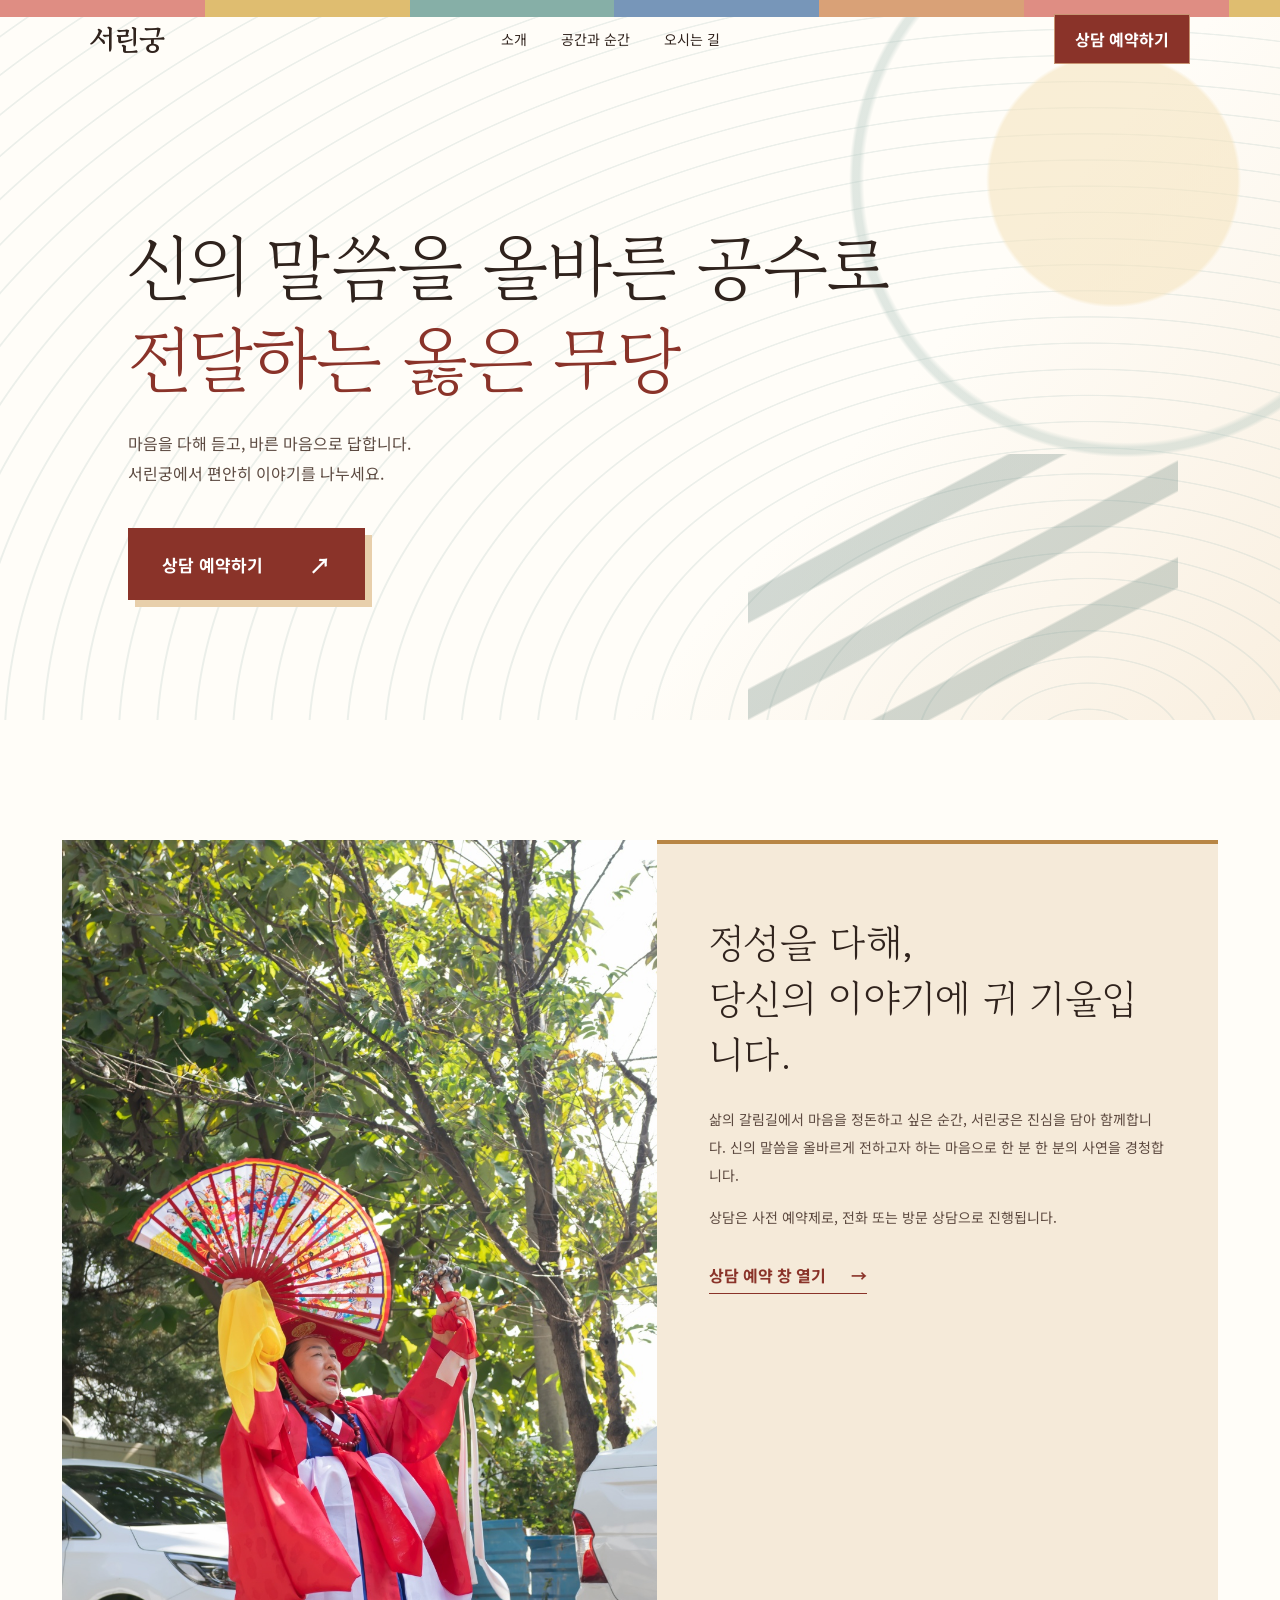
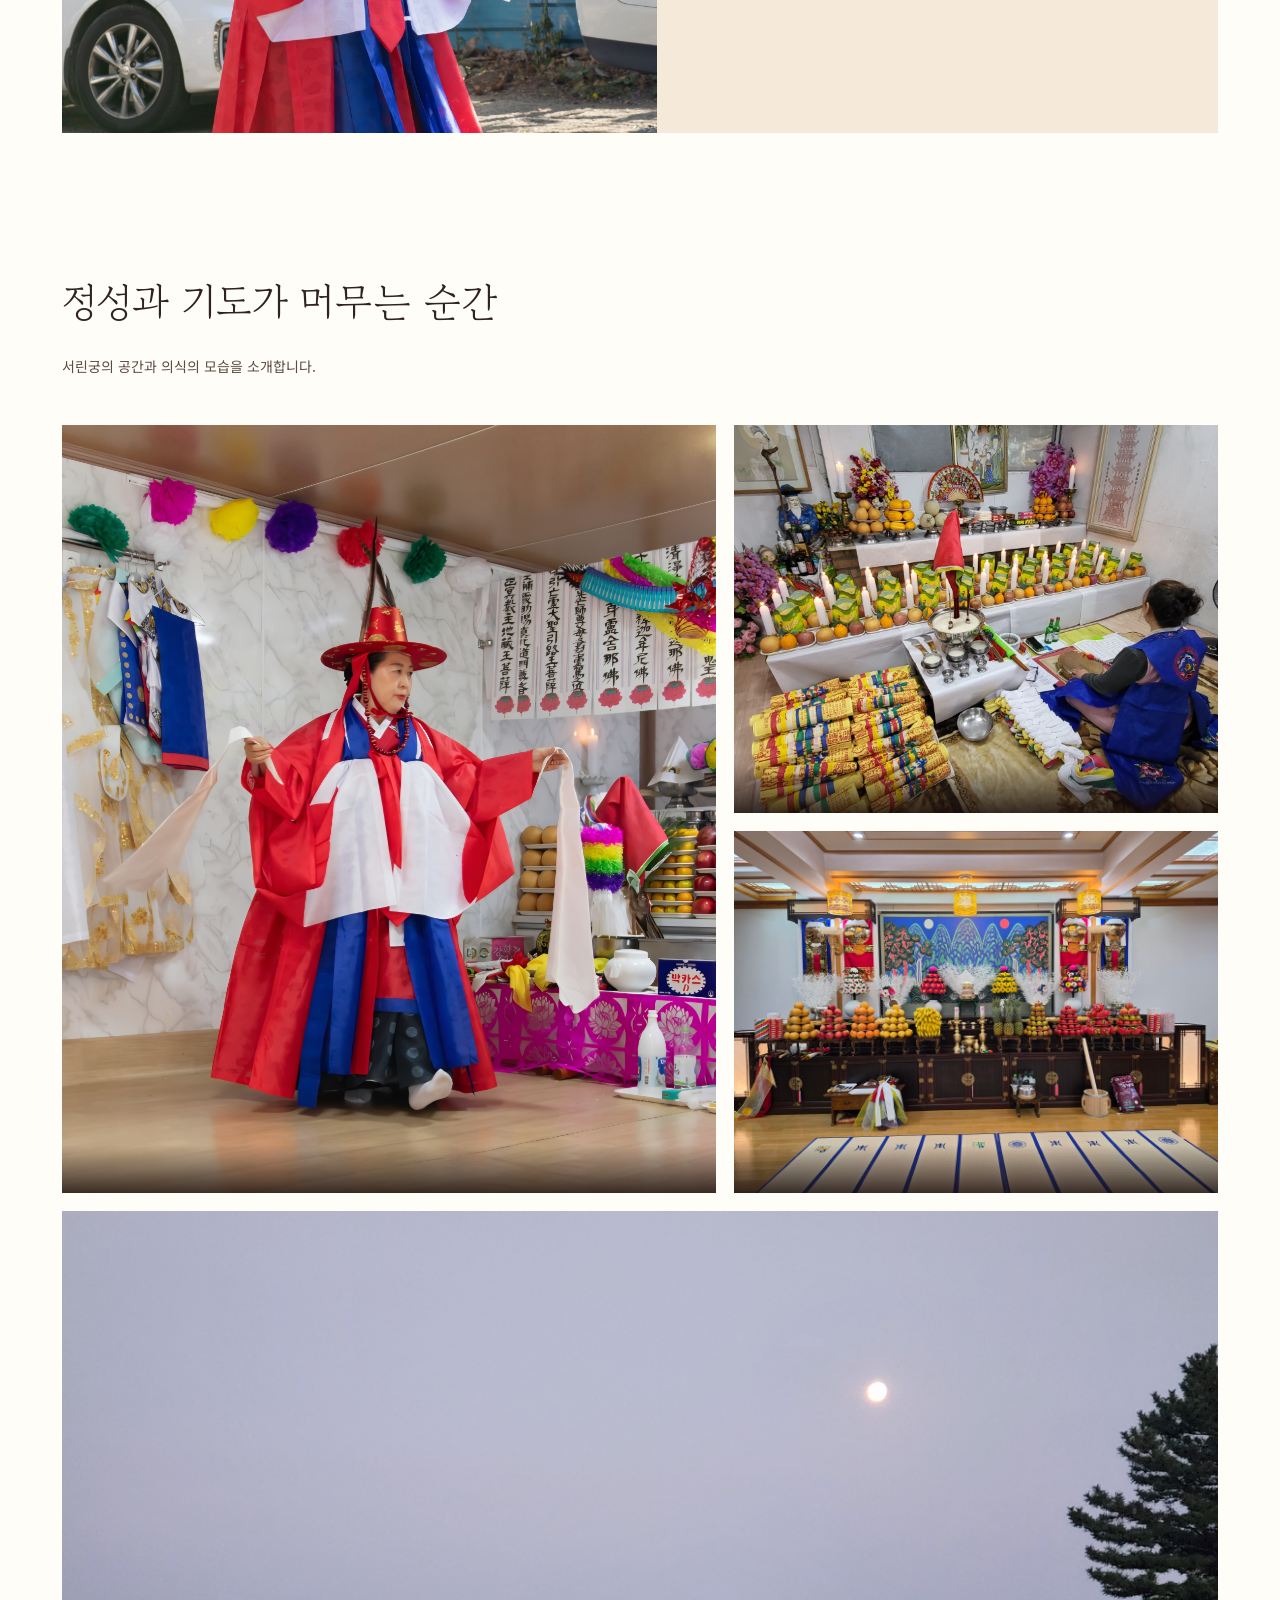
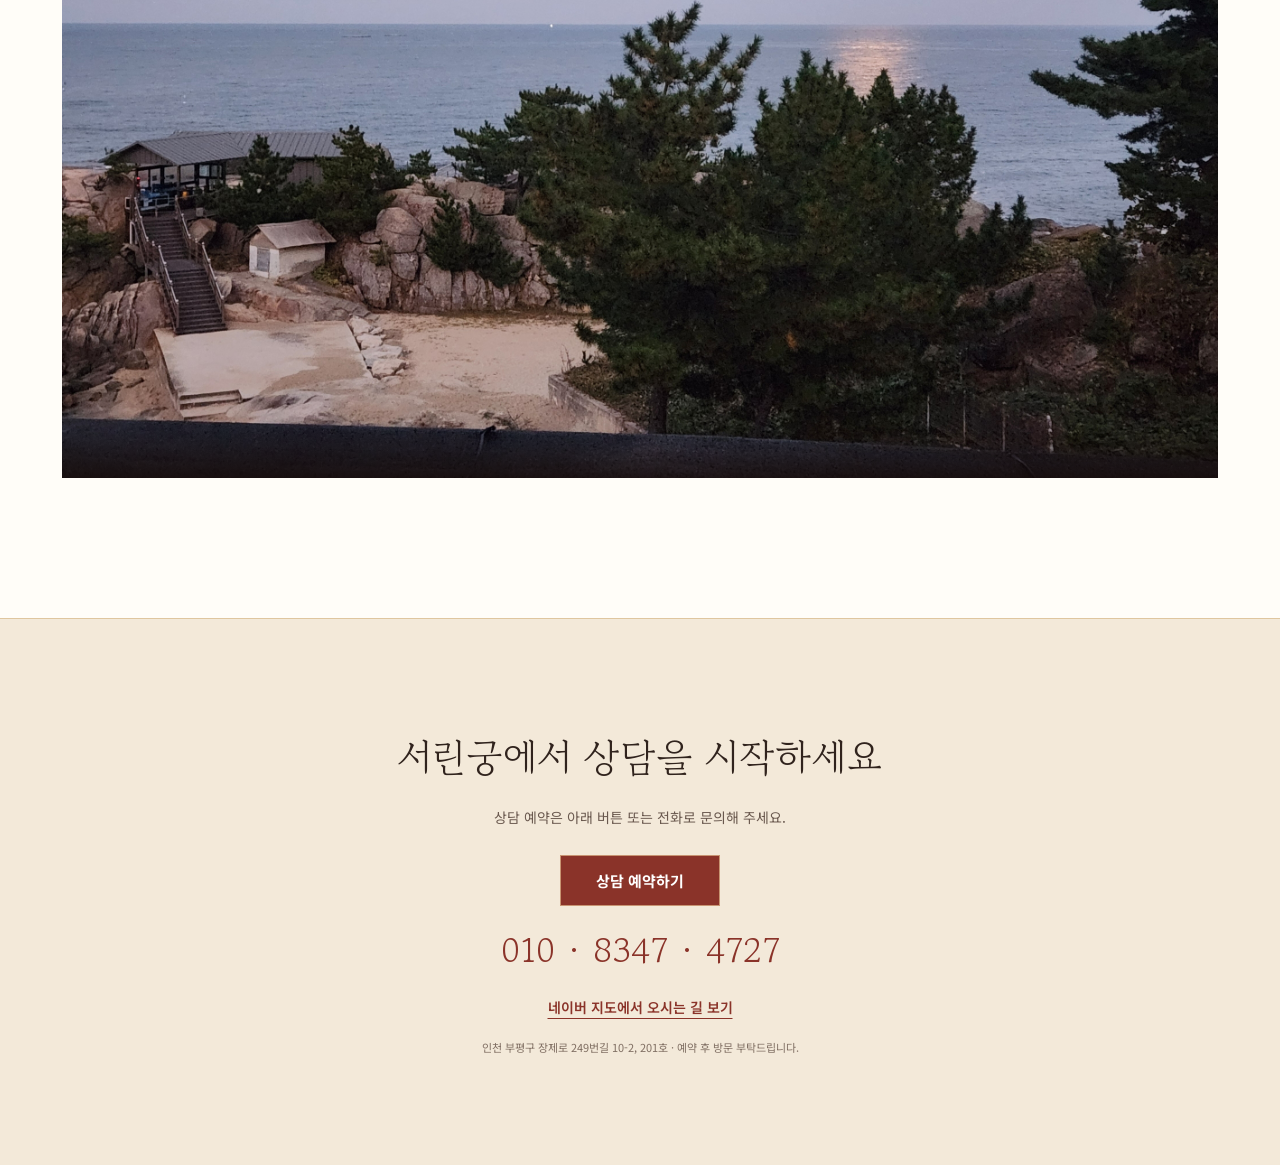
==== commit 09020870: "index.html" ====
--- a/seoringung-booking/index.html
+++ b/seoringung-booking/index.html
@@ -27,9 +27,9 @@
       </section>
       <section class="gallery-section" id="gallery">
         <div class="gallery-heading"><h2>정성과 기도가 머무는 순간</h2><p>서린궁의 공간과 의식의 모습을 소개합니다.</p></div>
-        <div class="photo-gallery"><figure class="photo-large"><img src="assets/ritual-dance.jpg" alt="신당에서 전통 의식을 진행하는 모습" /><figcaption>마음을 다해 올리는 기도</figcaption></figure><figure><img src="assets/ritual-altar.jpg" alt="제물과 촛불이 놓인 기도 공간" /><figcaption>정성으로 마련한 자리</figcaption></figure><figure><img src="assets/shrine-hall.jpg" alt="정갈하게 꾸며진 서린궁 신당" /><figcaption>서린궁의 신당</figcaption></figure><figure class="photo-wide"><img src="assets/moon-sea.jpg" alt="달빛이 비치는 바다와 소나무" /><figcaption>고요히 마음을 비추는 달빛</figcaption></figure></div>
+        <div class="photo-gallery"><figure class="photo-large"><img src="assets/ritual-dance.jpg" alt="신당에서 전통 의식을 진행하는 모습" /><figcaption></figcaption></figure><figure><img src="assets/ritual-altar.jpg" alt="제물과 촛불이 놓인 기도 공간" /><figcaption></figcaption></figure><figure><img src="assets/shrine-hall.jpg" alt="정갈하게 꾸며진 서린궁 신당" /><figcaption></figcaption></figure><figure class="photo-wide"><img src="assets/moon-sea.jpg" alt="달빛이 비치는 바다와 소나무" /><figcaption></figcaption></figure></div>
       </section>
-      <section class="contact" id="contact"><h2>서린궁과 상담을 시작하세요</h2><p>상담 예약은 아래 버튼 또는 전화로 문의해 주세요.</p><a class="contact-booking" href="booking.html" target="_blank" rel="noopener">상담 예약하기</a><a href="tel:01083474727">010 · 8347 · 4727</a><a class="map-link" href="https://map.naver.com/p/search/%EC%9D%B8%EC%B2%9C%20%EB%B6%80%ED%8F%89%EA%B5%AC%20%EC%9E%A5%EC%A0%9C%EB%A1%9C%20249%EB%B2%88%EA%B8%B8%2010-2" target="_blank" rel="noopener">네이버 지도에서 오시는 길 보기</a><small>인천 부평구 장제로 249번길 10-2, 201호 · 예약 후 방문 부탁드립니다.</small></section>
+      <section class="contact" id="contact"><h2>서린궁에서 상담을 시작하세요</h2><p>상담 예약은 아래 버튼 또는 전화로 문의해 주세요.</p><a class="contact-booking" href="booking.html" target="_blank" rel="noopener">상담 예약하기</a><a href="tel:01083474727">010 · 8347 · 4727</a><a class="map-link" href="https://map.naver.com/p/search/%EC%9D%B8%EC%B2%9C%20%EB%B6%80%ED%8F%89%EA%B5%AC%20%EC%9E%A5%EC%A0%9C%EB%A1%9C%20249%EB%B2%88%EA%B8%B8%2010-2" target="_blank" rel="noopener">네이버 지도에서 오시는 길 보기</a><small>인천 부평구 장제로 249번길 10-2, 201호 · 예약 후 방문 부탁드립니다.</small></section>
     </main>
     <a class="mobile-cta" href="booking.html" target="_blank" rel="noopener">상담 예약하기</a>
   </body>
